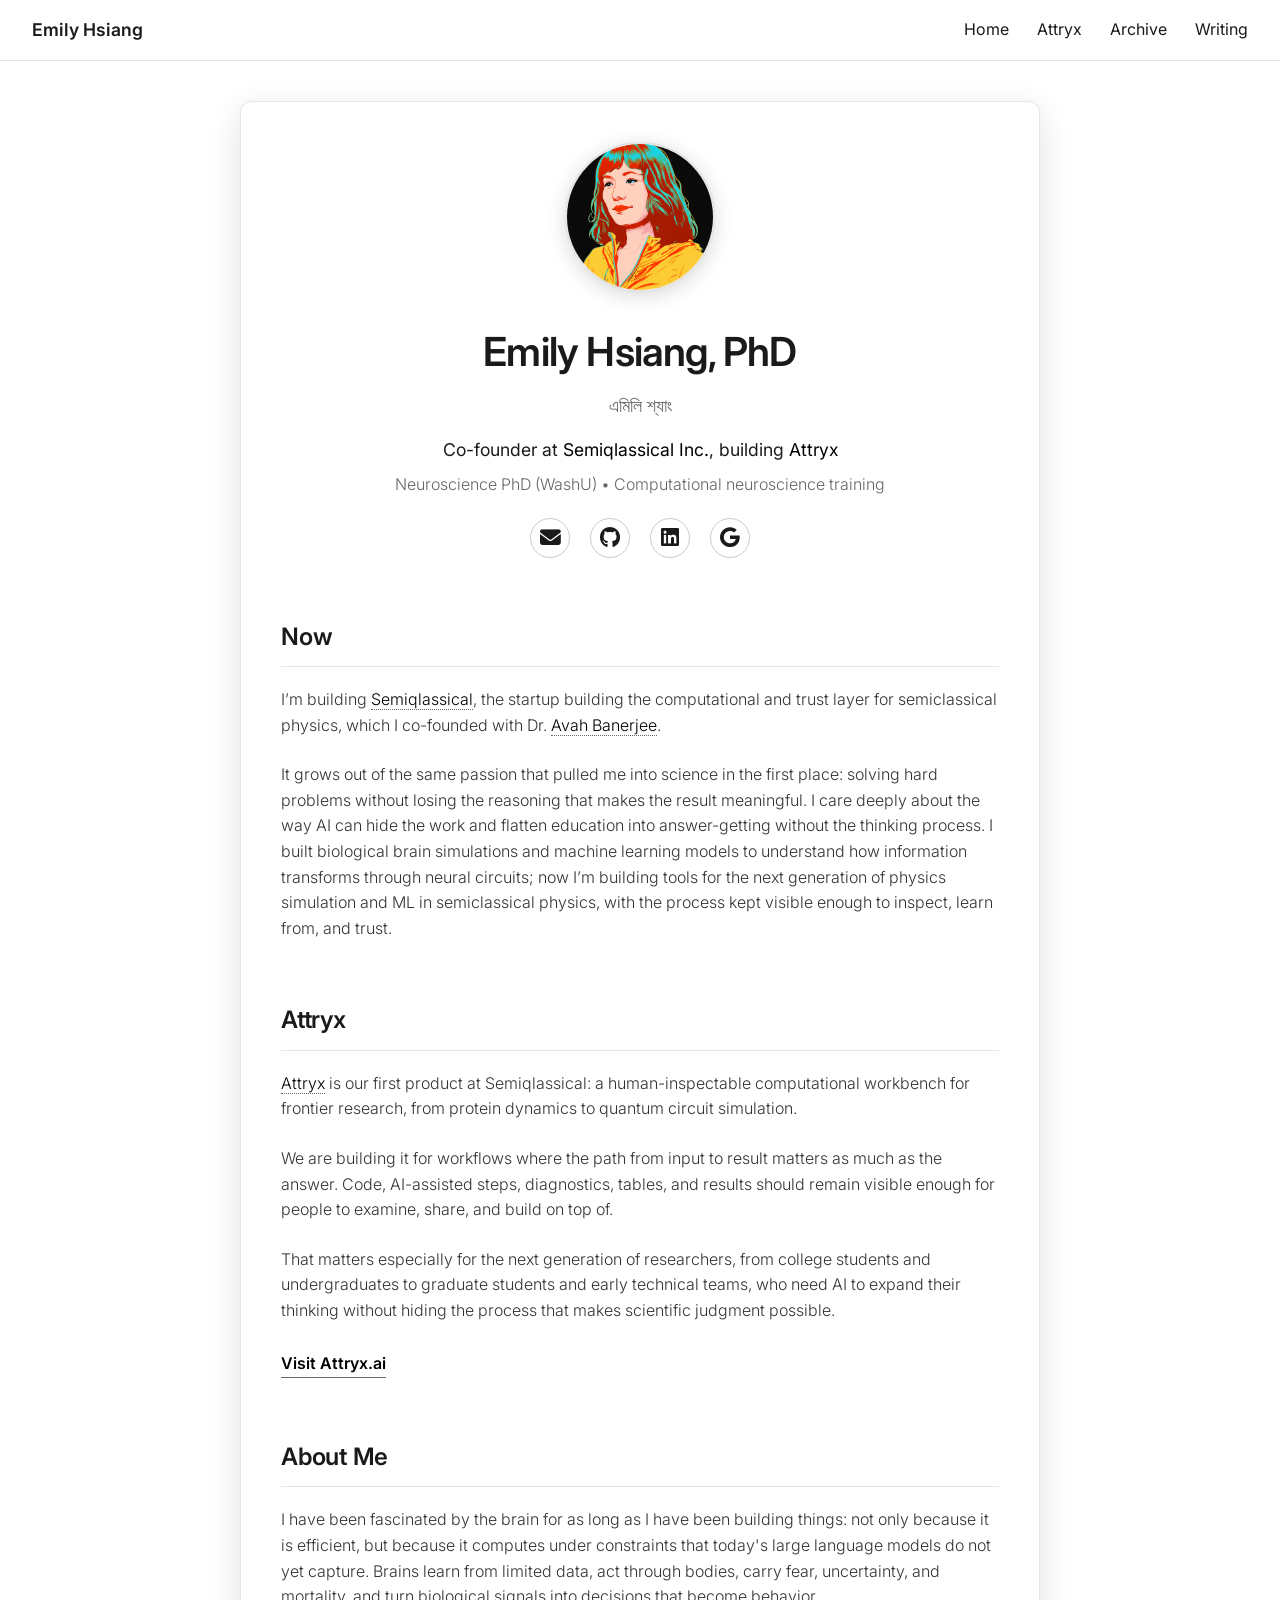
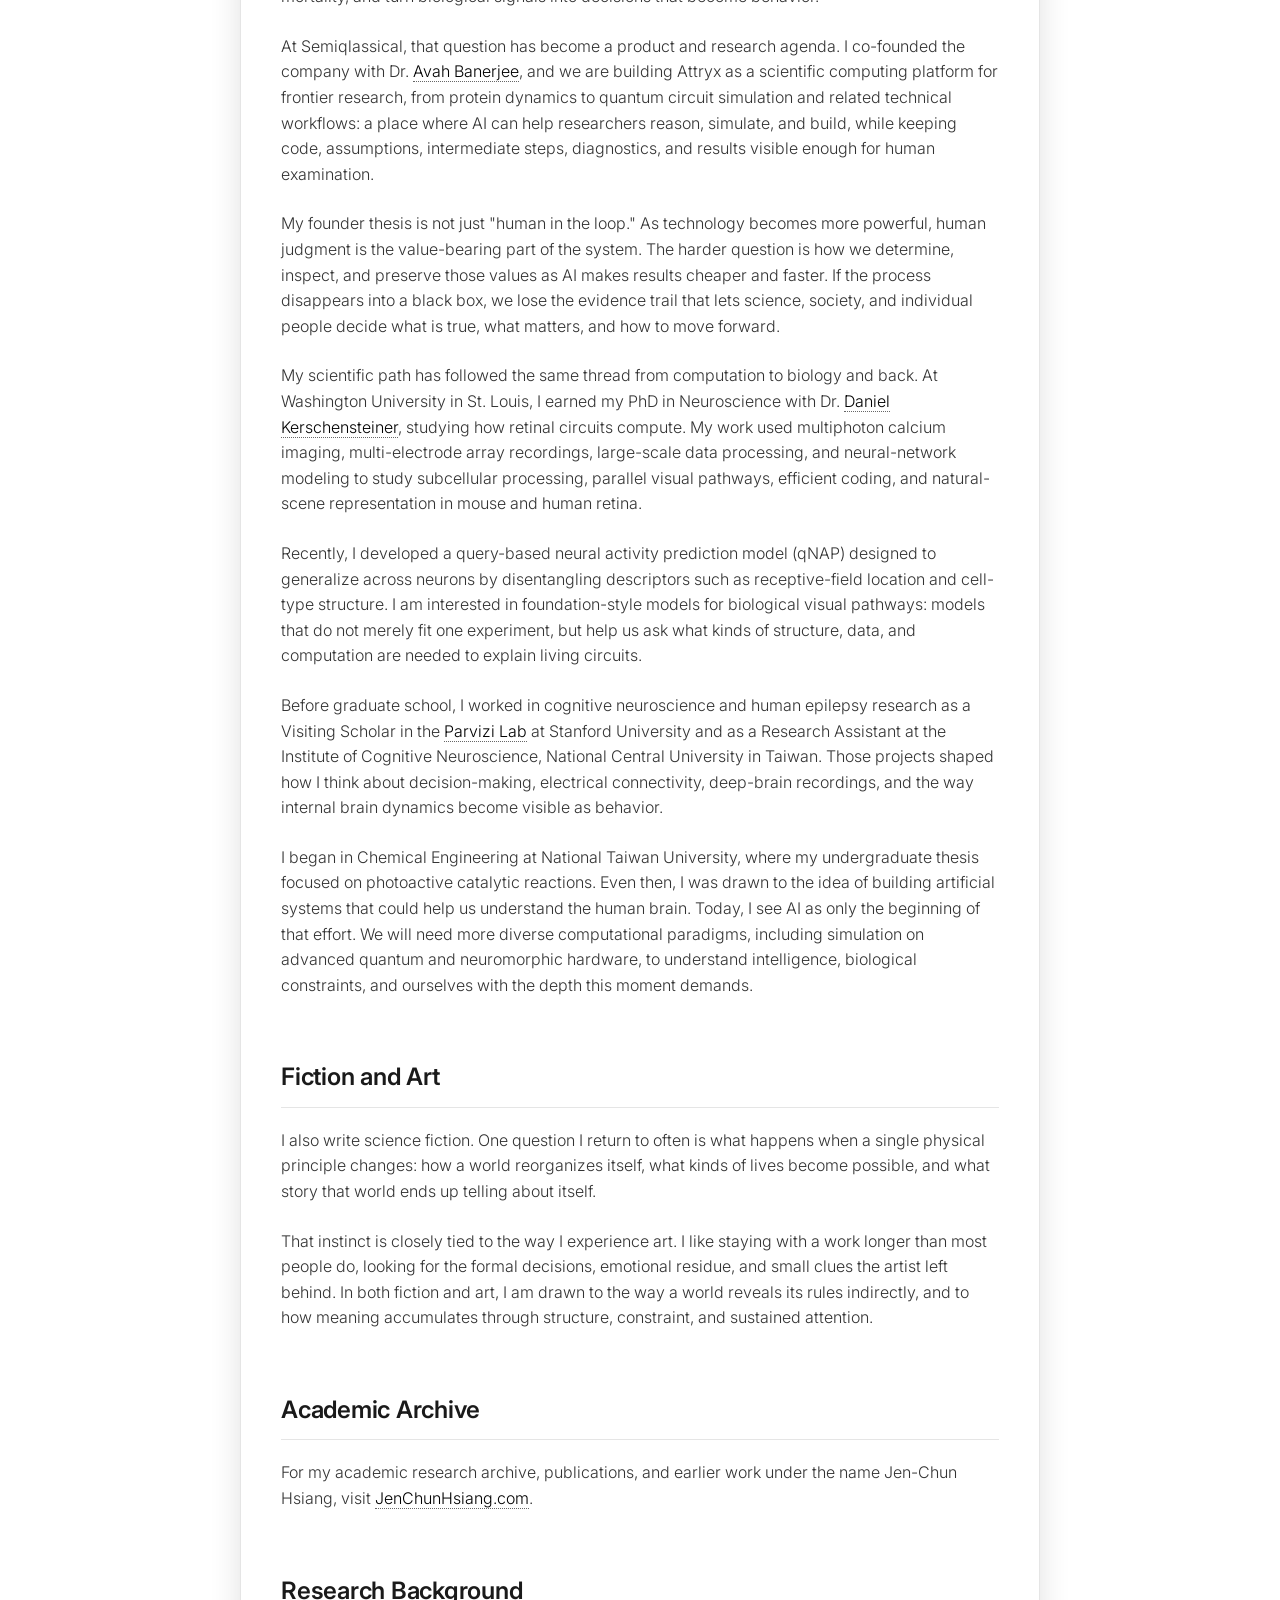
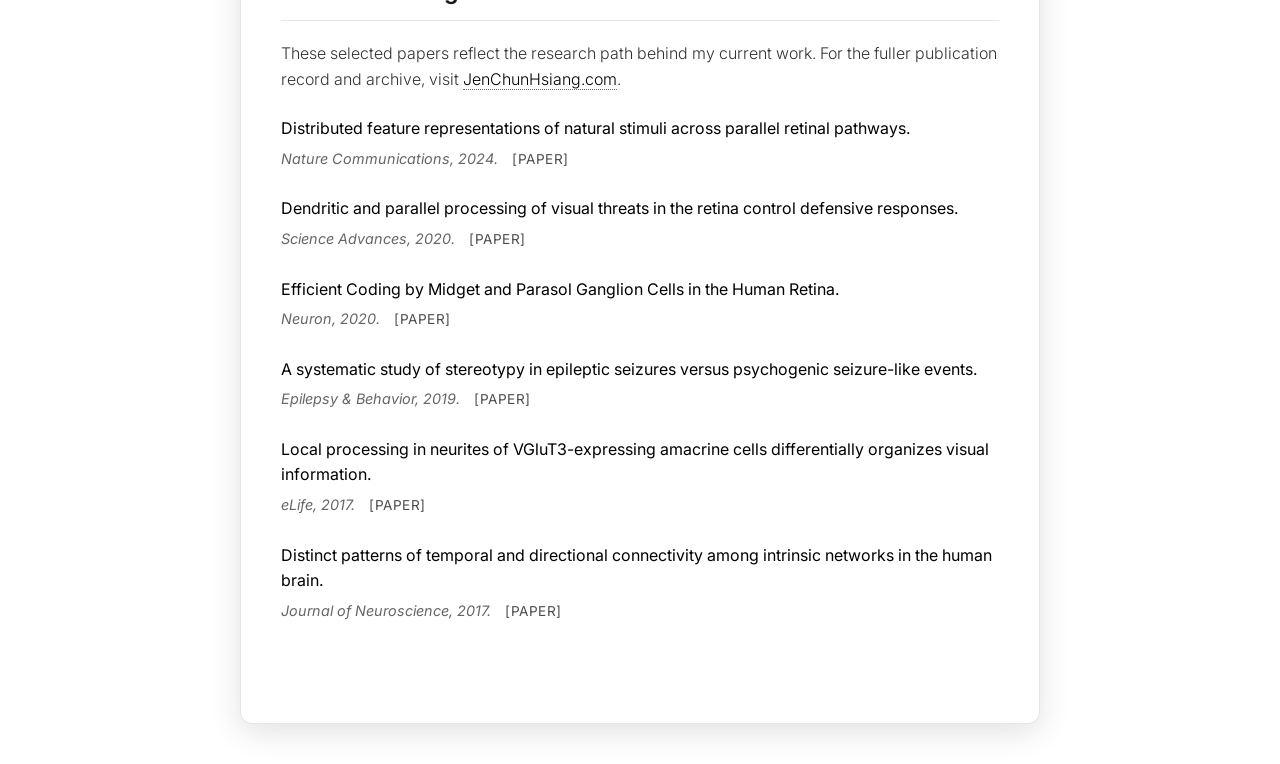
==== index.html @ 11b7af2d "Enhance website SEO and structure: update metadata, add internal planning notes, improve blog and in" ====
<!DOCTYPE html>
<html lang="en">
<head>
    <meta charset="UTF-8">
    <meta name="viewport" content="width=device-width, initial-scale=1.0">
    <title>Emily Hsiang, PhD</title>
    <meta name="author" content="Emily Hsiang">
    <meta name="description" content="Emily Hsiang is a neuroscience PhD and co-founder of Semiqlassical, building Attryx for human-inspectable frontier research workflows, from protein dynamics to quantum circuit simulation.">
    <meta name="robots" content="index,follow,max-image-preview:large">
    <meta name="theme-color" content="#ffffff">
    <link rel="canonical" href="https://emilyhsiang.com/">
    <meta property="og:type" content="website">
    <meta property="og:locale" content="en_US">
    <meta property="og:site_name" content="Emily Hsiang">
    <meta property="og:title" content="Emily Hsiang, PhD">
    <meta property="og:description" content="Neuroscience PhD and co-founder of Semiqlassical, building Attryx for human-inspectable frontier research workflows, from protein dynamics to quantum circuit simulation.">
    <meta property="og:url" content="https://emilyhsiang.com/">
    <meta property="og:image" content="https://emilyhsiang.com/assets/images/eh-cropped.png">
    <meta property="og:image:width" content="904">
    <meta property="og:image:height" content="1024">
    <meta property="og:image:alt" content="Portrait of Emily Hsiang">
    <meta name="twitter:card" content="summary">
    <meta name="twitter:title" content="Emily Hsiang, PhD">
    <meta name="twitter:description" content="Neuroscience PhD and co-founder of Semiqlassical, building Attryx for human-inspectable frontier research workflows, from protein dynamics to quantum circuit simulation.">
    <meta name="twitter:image" content="https://emilyhsiang.com/assets/images/eh-cropped.png">
    <meta name="twitter:image:alt" content="Portrait of Emily Hsiang">
    <link rel="icon" type="image/png" href="assets/images/eh-cropped.png">
    <link rel="stylesheet" href="style.css">
    <link rel="preconnect" href="https://fonts.googleapis.com">
    <link rel="preconnect" href="https://fonts.gstatic.com" crossorigin>
    <link href="https://fonts.googleapis.com/css2?family=Inter:wght@300;400;600&display=swap" rel="stylesheet">
    <link rel="stylesheet" href="https://cdnjs.cloudflare.com/ajax/libs/font-awesome/6.4.0/css/all.min.css">
    <script type="application/ld+json">
    {
        "@context": "https://schema.org",
        "@graph": [
            {
                "@type": "WebSite",
                "@id": "https://emilyhsiang.com/#website",
                "url": "https://emilyhsiang.com/",
                "name": "Emily Hsiang",
                "description": "Emily Hsiang is a neuroscience PhD and co-founder of Semiqlassical, building Attryx for human-inspectable frontier research workflows, from protein dynamics to quantum circuit simulation.",
                "publisher": {
                    "@id": "https://emilyhsiang.com/#person"
                },
                "inLanguage": "en-US"
            },
            {
                "@type": "ProfilePage",
                "@id": "https://emilyhsiang.com/#page",
                "url": "https://emilyhsiang.com/",
                "name": "Emily Hsiang, PhD",
                "description": "Neuroscience PhD and co-founder of Semiqlassical, building Attryx for human-inspectable frontier research workflows, from protein dynamics to quantum circuit simulation.",
                "isPartOf": {
                    "@id": "https://emilyhsiang.com/#website"
                },
                "about": {
                    "@id": "https://emilyhsiang.com/#person"
                },
                "primaryImageOfPage": {
                    "@type": "ImageObject",
                    "url": "https://emilyhsiang.com/assets/images/eh-cropped.png",
                    "width": 904,
                    "height": 1024
                },
                "inLanguage": "en-US"
            },
            {
                "@type": "Person",
                "@id": "https://emilyhsiang.com/#person",
                "name": "Emily Hsiang",
                "alternateName": "Jen-Chun Hsiang",
                "honorificSuffix": "PhD",
                "description": "Neuroscience PhD and co-founder of Semiqlassical, building Attryx for human-inspectable frontier research workflows, from protein dynamics to quantum circuit simulation.",
                "url": "https://emilyhsiang.com/",
                "mainEntityOfPage": {
                    "@id": "https://emilyhsiang.com/#page"
                },
                "image": "https://emilyhsiang.com/assets/images/eh-cropped.png",
                "email": "mailto:hsiang@semiqlassical.tech",
                "jobTitle": "Co-founder",
                "worksFor": {
                    "@type": "Organization",
                    "name": "Semiqlassical Inc.",
                    "url": "https://semiqlassical.tech/"
                },
                "alumniOf": [
                    {
                        "@type": "CollegeOrUniversity",
                        "name": "Washington University in St. Louis"
                    },
                    {
                        "@type": "CollegeOrUniversity",
                        "name": "National Taiwan University"
                    }
                ],
                "sameAs": [
                    "https://jenchunhsiang.com/",
                    "https://github.com/Jen-Chun-Hsiang",
                    "https://linkedin.com/in/emily-hsiang-phd-4795571b",
                    "https://scholar.google.com/citations?user=z46FTv4AAAAJ&hl=en",
                    "https://semiqlassical.tech/",
                    "https://attryx.ai/"
                ],
                "knowsAbout": [
                    "Computational neuroscience",
                    "Chemical engineering",
                    "Machine learning",
                    "AI systems",
                    "Data modeling",
                    "Scientific workflows",
                    "Human-inspectable computation"
                ]
            }
        ]
    }
    </script>
</head>
<body>
    <canvas id="matrix-bg"></canvas>

    <nav class="navbar">
        <a href="index.html" class="nav-brand">Emily Hsiang</a>
        <div class="nav-links">
            <a href="index.html">Home</a>
            <a href="#attryx">Attryx</a>
            <a href="#archive">Archive</a>
            <a href="blog.html">Writing</a>
        </div>
    </nav>

    <div class="container">
        <header>
            <div class="profile-section">
                <img src="assets/images/eh-cropped.png" alt="Emily Hsiang" class="profile-img">
                <h1>Emily Hsiang, PhD</h1>
                <p class="name-bengali">এমিলি শ্যাং</p>
                <p class="subtitle">Co-founder at <a href="https://semiqlassical.tech/" target="_blank" rel="noopener noreferrer">Semiqlassical Inc.</a>, building <a href="https://attryx.ai/" target="_blank" rel="noopener noreferrer">Attryx</a></p>
                <p class="identity">Neuroscience PhD (WashU) • Computational neuroscience training</p>
                <div class="social-links">
                    <a href="mailto:hsiang@semiqlassical.tech" title="Email" aria-label="Email Emily Hsiang"><i class="fas fa-envelope"></i></a>
                    <a href="https://github.com/Jen-Chun-Hsiang" target="_blank" rel="me noopener noreferrer" title="GitHub" aria-label="Emily Hsiang on GitHub"><i class="fab fa-github"></i></a>
                    <a href="https://linkedin.com/in/emily-hsiang-phd-4795571b" target="_blank" rel="me noopener noreferrer" title="LinkedIn" aria-label="Emily Hsiang on LinkedIn"><i class="fab fa-linkedin"></i></a>
                    <a href="https://scholar.google.com/citations?user=z46FTv4AAAAJ&hl=en" target="_blank" rel="me noopener noreferrer" title="Google Research" aria-label="Emily Hsiang on Google Scholar"><i class="fab fa-google"></i></a>
                </div>
            </div>
        </header>

        <main>
            <section id="now">
                <h2>Now</h2>
                <p>
                    I’m building <a href="https://semiqlassical.tech/" target="_blank" rel="noopener noreferrer">Semiqlassical</a>, the startup building the computational and trust layer for semiclassical physics, which I co-founded with Dr. <a href="https://avahbanerjee.com" target="_blank" rel="noopener noreferrer">Avah Banerjee</a>.
                </p>
                <p>
                    It grows out of the same passion that pulled me into science in the first place: solving hard problems without losing the reasoning that makes the result meaningful. I care deeply about the way AI can hide the work and flatten education into answer-getting without the thinking process. I built biological brain simulations and machine learning models to understand how information transforms through neural circuits; now I’m building tools for the next generation of physics simulation and ML in semiclassical physics, with the process kept visible enough to inspect, learn from, and trust.
                </p>
            </section>

            <section id="attryx">
                <h2>Attryx</h2>
                <p>
                    <a href="https://attryx.ai/" target="_blank" rel="noopener noreferrer">Attryx</a> is our first product at Semiqlassical: a human-inspectable computational workbench for frontier research, from protein dynamics to quantum circuit simulation.
                </p>
                <p>
                    We are building it for workflows where the path from input to result matters as much as the answer. Code, AI-assisted steps, diagnostics, tables, and results should remain visible enough for people to examine, share, and build on top of.
                </p>
                <p>
                    That matters especially for the next generation of researchers, from college students and undergraduates to graduate students and early technical teams, who need AI to expand their thinking without hiding the process that makes scientific judgment possible.
                </p>
                <a class="section-link" href="https://attryx.ai/" target="_blank" rel="noopener noreferrer">Visit Attryx.ai</a>
            </section>

            <section id="about">
                <h2>About Me</h2>
                <p>
                    I have been fascinated by the brain for as long as I have been building things: not only because it is efficient, but because it computes under constraints that today's large language models do not yet capture. Brains learn from limited data, act through bodies, carry fear, uncertainty, and mortality, and turn biological signals into decisions that become behavior.
                </p>
                <p>
                    At Semiqlassical, that question has become a product and research agenda. I co-founded the company with Dr. <a href="https://avahbanerjee.com" target="_blank" rel="noopener noreferrer">Avah Banerjee</a>, and we are building Attryx as a scientific computing platform for frontier research, from protein dynamics to quantum circuit simulation and related technical workflows: a place where AI can help researchers reason, simulate, and build, while keeping code, assumptions, intermediate steps, diagnostics, and results visible enough for human examination.
                </p>
                <p>
                    My founder thesis is not just "human in the loop." As technology becomes more powerful, human judgment is the value-bearing part of the system. The harder question is how we determine, inspect, and preserve those values as AI makes results cheaper and faster. If the process disappears into a black box, we lose the evidence trail that lets science, society, and individual people decide what is true, what matters, and how to move forward.
                </p>
                <p>
                    My scientific path has followed the same thread from computation to biology and back. At Washington University in St. Louis, I earned my PhD in Neuroscience with Dr. <a href="https://kerschensteinerlab.wustl.edu/" target="_blank" rel="noopener noreferrer">Daniel Kerschensteiner</a>, studying how retinal circuits compute. My work used multiphoton calcium imaging, multi-electrode array recordings, large-scale data processing, and neural-network modeling to study subcellular processing, parallel visual pathways, efficient coding, and natural-scene representation in mouse and human retina.
                </p>
                <p>
                    Recently, I developed a query-based neural activity prediction model (qNAP) designed to generalize across neurons by disentangling descriptors such as receptive-field location and cell-type structure. I am interested in foundation-style models for biological visual pathways: models that do not merely fit one experiment, but help us ask what kinds of structure, data, and computation are needed to explain living circuits.
                </p>
                <p>
                    Before graduate school, I worked in cognitive neuroscience and human epilepsy research as a Visiting Scholar in the <a href="https://med.stanford.edu/parvizi-lab.html" target="_blank" rel="noopener noreferrer">Parvizi Lab</a> at Stanford University and as a Research Assistant at the Institute of Cognitive Neuroscience, National Central University in Taiwan. Those projects shaped how I think about decision-making, electrical connectivity, deep-brain recordings, and the way internal brain dynamics become visible as behavior.
                </p>
                <p>
                    I began in Chemical Engineering at National Taiwan University, where my undergraduate thesis focused on photoactive catalytic reactions. Even then, I was drawn to the idea of building artificial systems that could help us understand the human brain. Today, I see AI as only the beginning of that effort. We will need more diverse computational paradigms, including simulation on advanced quantum and neuromorphic hardware, to understand intelligence, biological constraints, and ourselves with the depth this moment demands.
                </p>
            </section>

            <section id="fiction-art">
                <h2>Fiction and Art</h2>
                <p>
                    I also write science fiction. One question I return to often is what happens when a single physical principle changes: how a world reorganizes itself, what kinds of lives become possible, and what story that world ends up telling about itself.
                </p>
                <p>
                    That instinct is closely tied to the way I experience art. I like staying with a work longer than most people do, looking for the formal decisions, emotional residue, and small clues the artist left behind. In both fiction and art, I am drawn to the way a world reveals its rules indirectly, and to how meaning accumulates through structure, constraint, and sustained attention.
                </p>
            </section>

            <section id="archive">
                <h2>Academic Archive</h2>
                <p>
                    For my academic research archive, publications, and earlier work under the name Jen-Chun Hsiang, visit <a href="https://jenchunhsiang.com/" target="_blank" rel="me noopener noreferrer">JenChunHsiang.com</a>.
                </p>
            </section>

            <section id="publications">
                <h2>Research Background</h2>
                <p>
                    These selected papers reflect the research path behind my current work. For the fuller publication record and archive, visit <a href="https://jenchunhsiang.com/" target="_blank" rel="me noopener noreferrer">JenChunHsiang.com</a>.
                </p>
                <ul class="publication-list">
                    <li>
                        <span class="pub-title">Distributed feature representations of natural stimuli across parallel retinal pathways.</span>
                        <span class="pub-info">Nature Communications, 2024.</span>
                        <a href="https://www.nature.com/articles/s41467-024-46348-y" class="pub-link" target="_blank" rel="noopener noreferrer">[Paper]</a>
                    </li>
                    <li>
                        <span class="pub-title">Dendritic and parallel processing of visual threats in the retina control defensive responses.</span>
                        <span class="pub-info">Science Advances, 2020.</span>
                        <a href="https://advances.sciencemag.org/content/6/47/eabc9920.abstract" class="pub-link" target="_blank" rel="noopener noreferrer">[Paper]</a>
                    </li>
                    <li>
                        <span class="pub-title">Efficient Coding by Midget and Parasol Ganglion Cells in the Human Retina.</span>
                        <span class="pub-info">Neuron, 2020.</span>
                        <a href="https://www.sciencedirect.com/science/article/pii/S0896627320303998" class="pub-link" target="_blank" rel="noopener noreferrer">[Paper]</a>
                    </li>
                    <li>
                        <span class="pub-title">A systematic study of stereotypy in epileptic seizures versus psychogenic seizure-like events.</span>
                        <span class="pub-info">Epilepsy & Behavior, 2019.</span>
                        <a href="https://www.sciencedirect.com/science/article/pii/S1525505018308369" class="pub-link" target="_blank" rel="noopener noreferrer">[Paper]</a>
                    </li>
                    <li>
                        <span class="pub-title">Local processing in neurites of VGluT3-expressing amacrine cells differentially organizes visual information.</span>
                        <span class="pub-info">eLife, 2017.</span>
                        <a href="https://elifesciences.org/articles/31307" class="pub-link" target="_blank" rel="noopener noreferrer">[Paper]</a>
                    </li>
                    <li>
                        <span class="pub-title">Distinct patterns of temporal and directional connectivity among intrinsic networks in the human brain.</span>
                        <span class="pub-info">Journal of Neuroscience, 2017.</span>
                        <a href="https://www.jneurosci.org/content/37/40/9667.full" class="pub-link" target="_blank" rel="noopener noreferrer">[Paper]</a>
                    </li>
                </ul>
            </section>
        </main>
    </div>

    <script src="script.js"></script>
</body>
</html>
---- style.css ----
:root {
    --bg-color: #ffffff;
    --text-color: #1a1a1a;
    --accent-color: #666666;
    --link-color: #000000;
    --container-bg: rgba(255, 255, 255, 0.75);
    --border-color: rgba(0, 0, 0, 0.1);
    --font-main: 'Inter', -apple-system, BlinkMacSystemFont, "Segoe UI", Roboto, Helvetica, Arial, sans-serif;
}

* {
    margin: 0;
    padding: 0;
    box-sizing: border-box;
}

body {
    font-family: var(--font-main);
    background-color: var(--bg-color);
    color: var(--text-color);
    line-height: 1.6;
    overflow-x: hidden;
}

#matrix-bg {
    position: fixed;
    top: 0;
    left: 0;
    width: 100%;
    height: 100%;
    z-index: -1;
    opacity: 0.6; /* Subtle effect */
}

/* Top navigation bar */
.navbar {
    position: sticky;
    top: 0;
    z-index: 10;
    display: flex;
    align-items: center;
    justify-content: space-between;
    padding: 16px 32px;
    background: rgba(255, 255, 255, 0.8);
    backdrop-filter: blur(10px);
    -webkit-backdrop-filter: blur(10px);
    border-bottom: 1px solid var(--border-color);
}

.navbar .nav-brand {
    font-weight: 600;
    font-size: 1.1rem;
    color: var(--text-color);
    border-bottom: none;
}

.navbar .nav-brand:hover {
    color: #000000;
}

.nav-links {
    display: flex;
    gap: 28px;
    flex-wrap: wrap;
    justify-content: flex-end;
}

.nav-links a {
    color: var(--text-color);
    font-weight: 400;
    border-bottom: none;
    transition: color 0.2s ease;
}

.nav-links a:hover {
    color: #000000;
    border-bottom: 1px solid var(--accent-color);
}

.container {
    max-width: 800px;
    margin: 40px auto;
    padding: 40px;
    background: var(--container-bg);
    backdrop-filter: blur(10px);
    -webkit-backdrop-filter: blur(10px);
    border-radius: 12px;
    border: 1px solid var(--border-color);
    box-shadow: 0 8px 32px 0 rgba(0, 0, 0, 0.12);
}

header {
    text-align: center;
    margin-bottom: 60px;
}

.profile-img {
    width: 150px;
    height: 150px;
    border-radius: 50%;
    object-fit: cover;
    margin-bottom: 20px;
    border: 2px solid rgba(0, 0, 0, 0.1);
    box-shadow: 0 4px 20px rgba(0,0,0,0.15);
}

h1 {
    font-weight: 600;
    font-size: 2.5rem;
    margin-bottom: 0.5rem;
    letter-spacing: -0.02em;
}

.name-bengali {
    font-size: 1.1rem;
    color: var(--accent-color);
    font-weight: 300;
    margin-bottom: 1rem;
}

.subtitle {
    font-size: 1.1rem;
    color: var(--text-color);
    font-weight: 400;
    margin-bottom: 0.5rem;
}

.subtitle a {
    border-bottom: none;
}

.subtitle a:hover {
    color: #000000;
}

.identity {
    font-size: 1rem;
    color: var(--accent-color);
    font-weight: 300;
    margin-bottom: 0.3rem;
}

.social-links {
    display: flex;
    justify-content: center;
    gap: 20px;
    margin-top: 20px;
}

.social-links a {
    color: var(--text-color);
    text-decoration: none;
    font-size: 1.3rem;
    display: inline-flex;
    align-items: center;
    justify-content: center;
    width: 40px;
    height: 40px;
    border-radius: 50%;
    border: 1px solid rgba(0, 0, 0, 0.2);
    transition: all 0.3s ease;
}

.social-links a:hover {
    border-color: var(--text-color);
    background-color: rgba(0, 0, 0, 0.05);
    color: #000000;
}

section {
    margin-bottom: 60px;
}

h2 {
    font-size: 1.5rem;
    font-weight: 600;
    margin-bottom: 20px;
    padding-bottom: 10px;
    border-bottom: 1px solid var(--border-color);
    letter-spacing: -0.01em;
}

p {
    margin-bottom: 1.5rem;
    font-weight: 300;
    color: #333333;
}

a {
    color: var(--link-color);
    text-decoration: none;
    border-bottom: 1px dotted var(--accent-color);
    transition: color 0.2s ease;
}

a:hover {
    color: #000000;
    border-bottom-style: solid;
}

.section-link {
    display: inline-block;
    margin-top: 0.25rem;
    font-weight: 600;
    border-bottom-style: solid;
}

.publication-list {
    list-style: none;
}

.publication-list li {
    margin-bottom: 25px;
}

.topic-list {
    list-style: none;
}

.topic-list li {
    margin-bottom: 18px;
    padding: 18px 20px;
    background: rgba(255, 255, 255, 0.5);
    border: 1px solid rgba(0, 0, 0, 0.08);
    border-radius: 10px;
}

.topic-title {
    display: block;
    font-weight: 400;
    margin-bottom: 4px;
    color: #000000;
}

.pub-title {
    display: block;
    font-weight: 400;
    margin-bottom: 4px;
    color: #000000;
}

.pub-info {
    font-size: 0.9rem;
    color: var(--accent-color);
    font-style: italic;
    margin-right: 10px;
}

.pub-link {
    font-size: 0.85rem;
    text-transform: uppercase;
    letter-spacing: 0.5px;
    border-bottom: none;
    opacity: 0.7;
}

.pub-link:hover {
    opacity: 1;
}

@media (max-width: 768px) {
    .navbar {
        padding: 14px 20px;
    }

    .nav-links {
        gap: 18px;
    }

    .container {
        margin: 0;
        border-radius: 0;
        padding: 30px 20px;
        min-height: 100vh;
    }

    h1 {
        font-size: 2rem;
    }
}
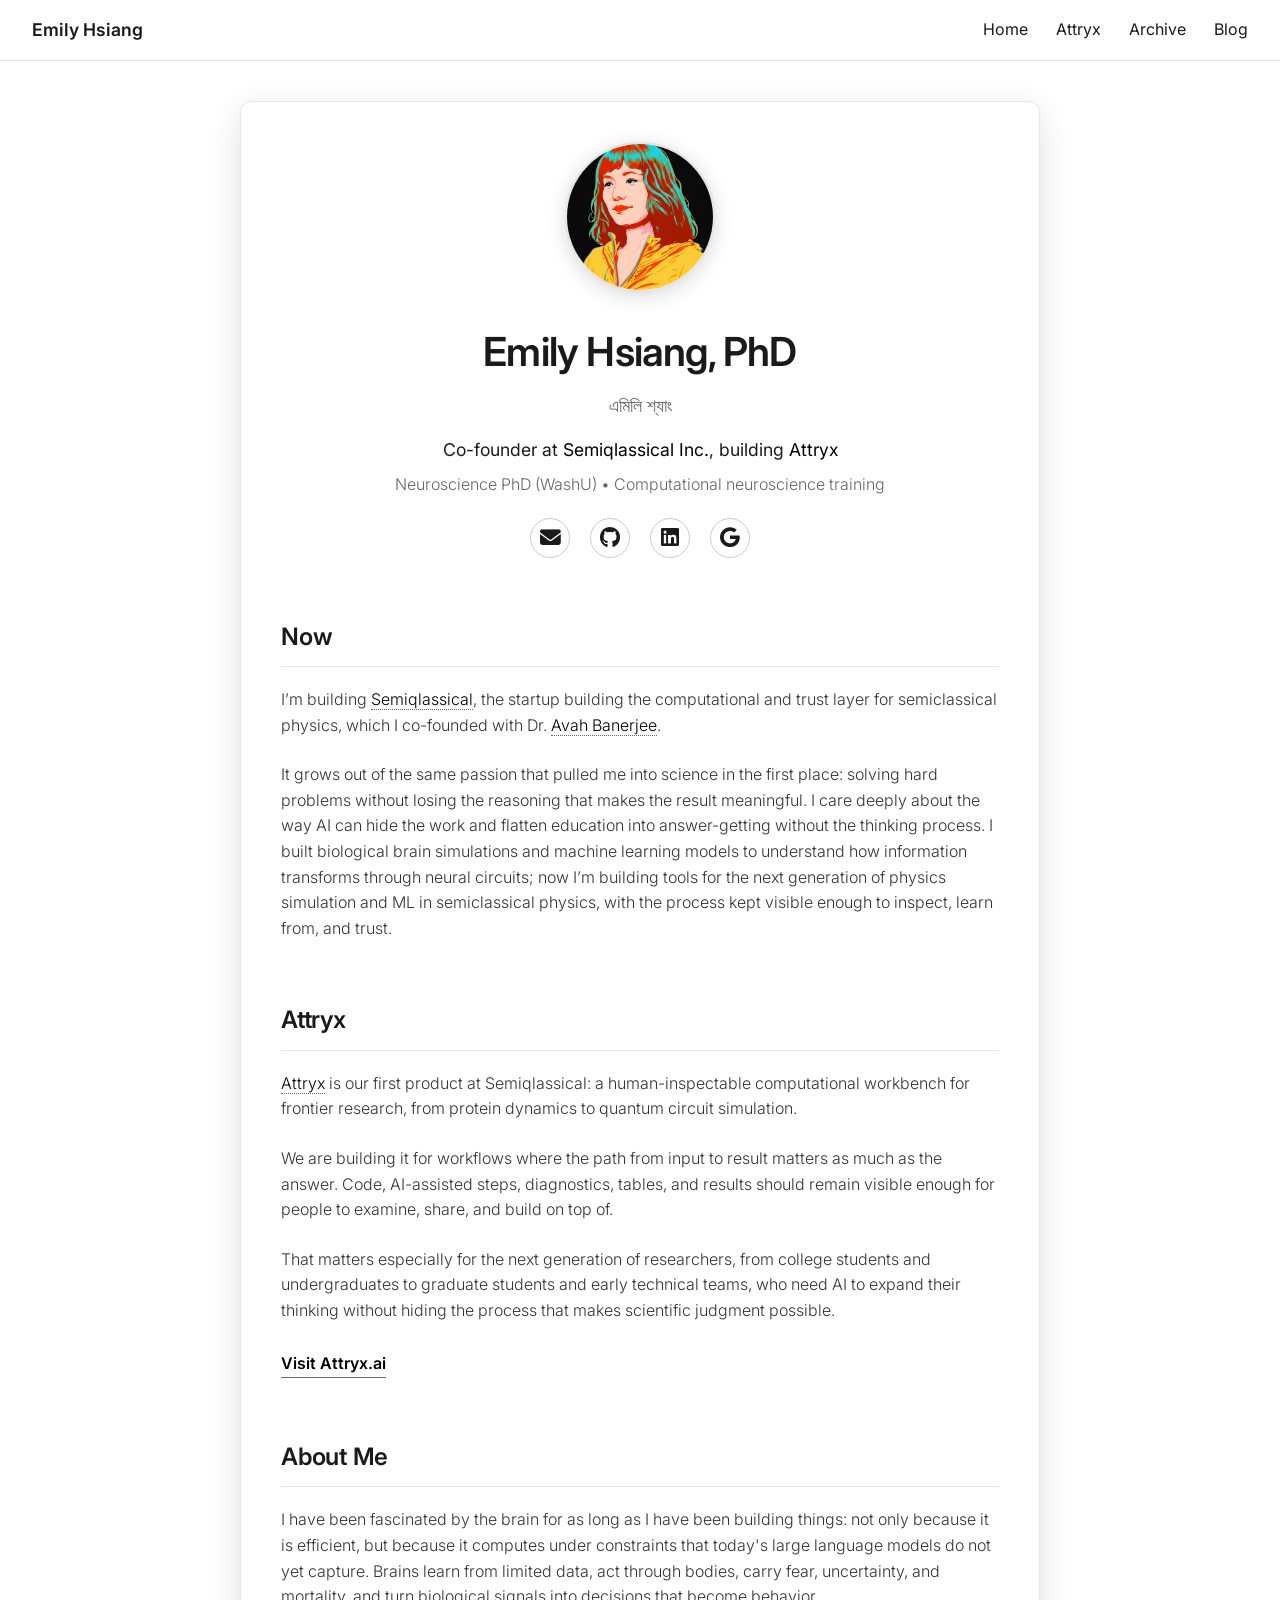
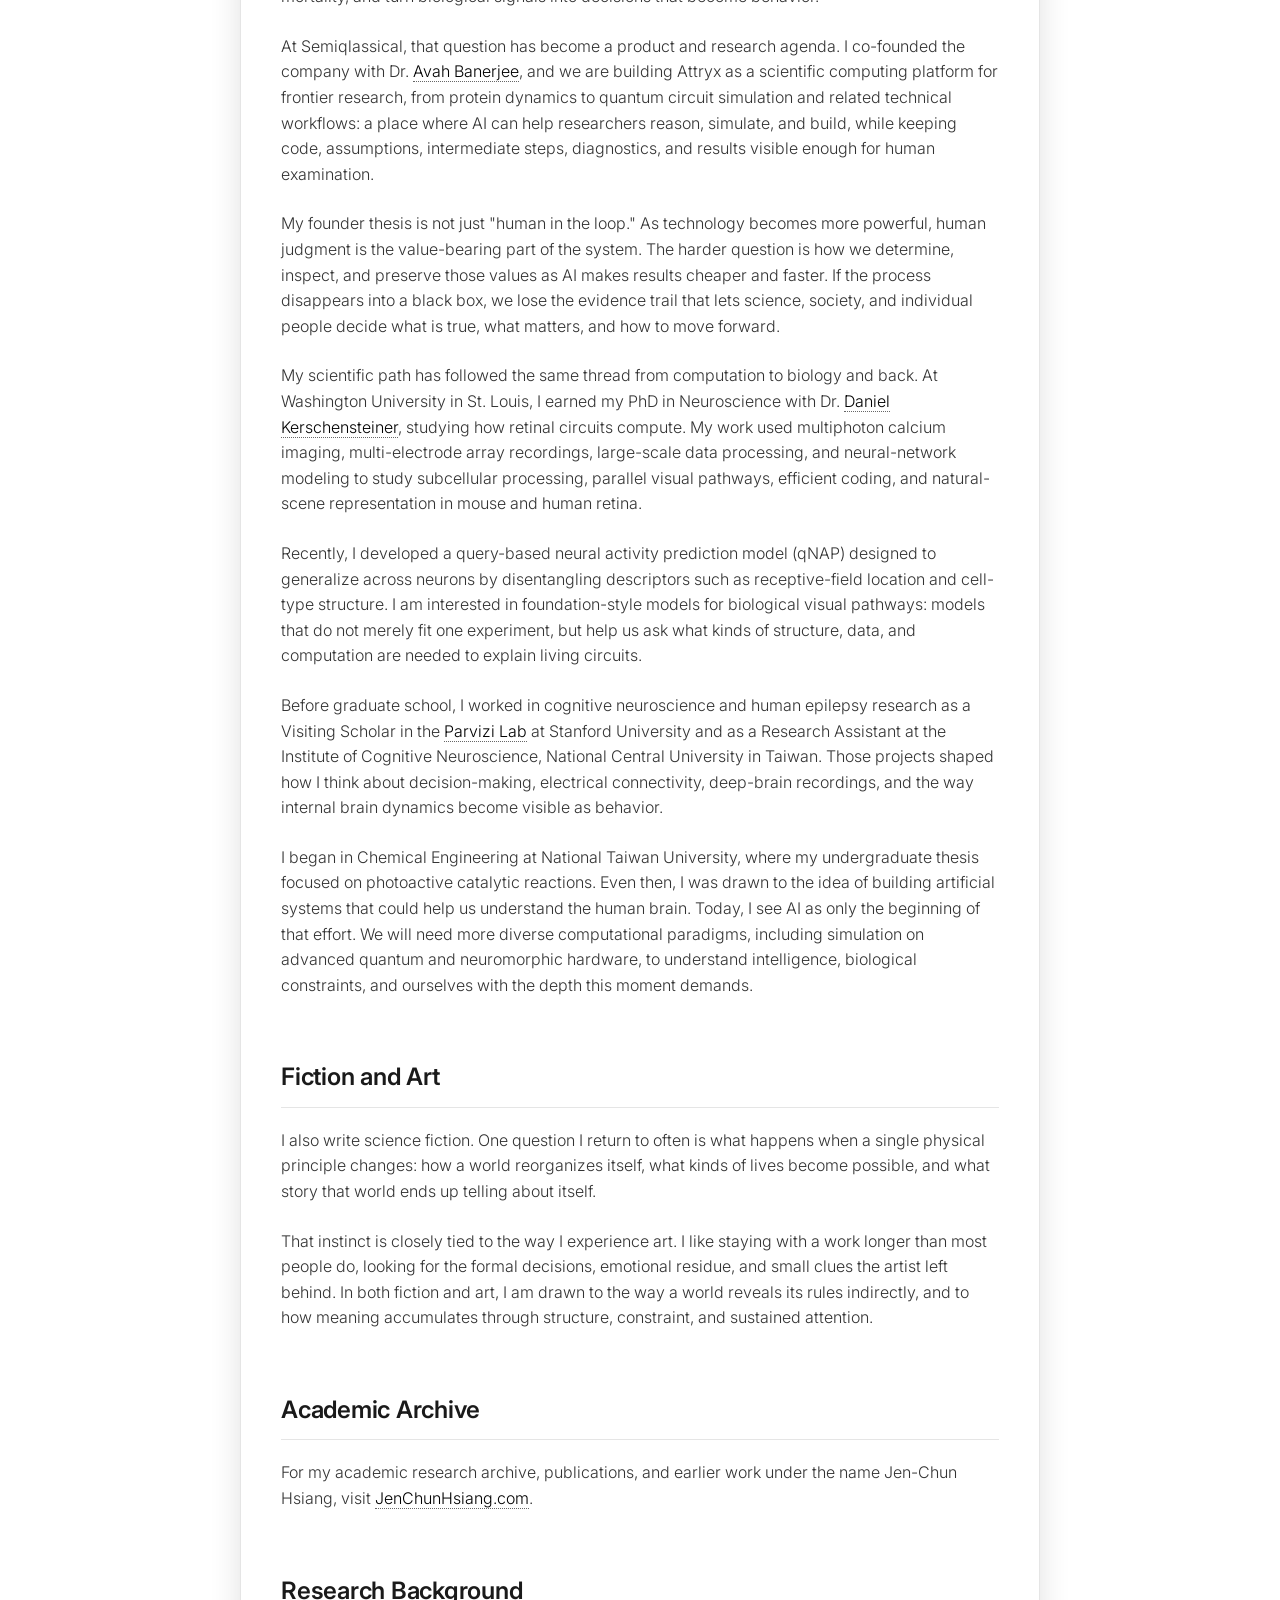
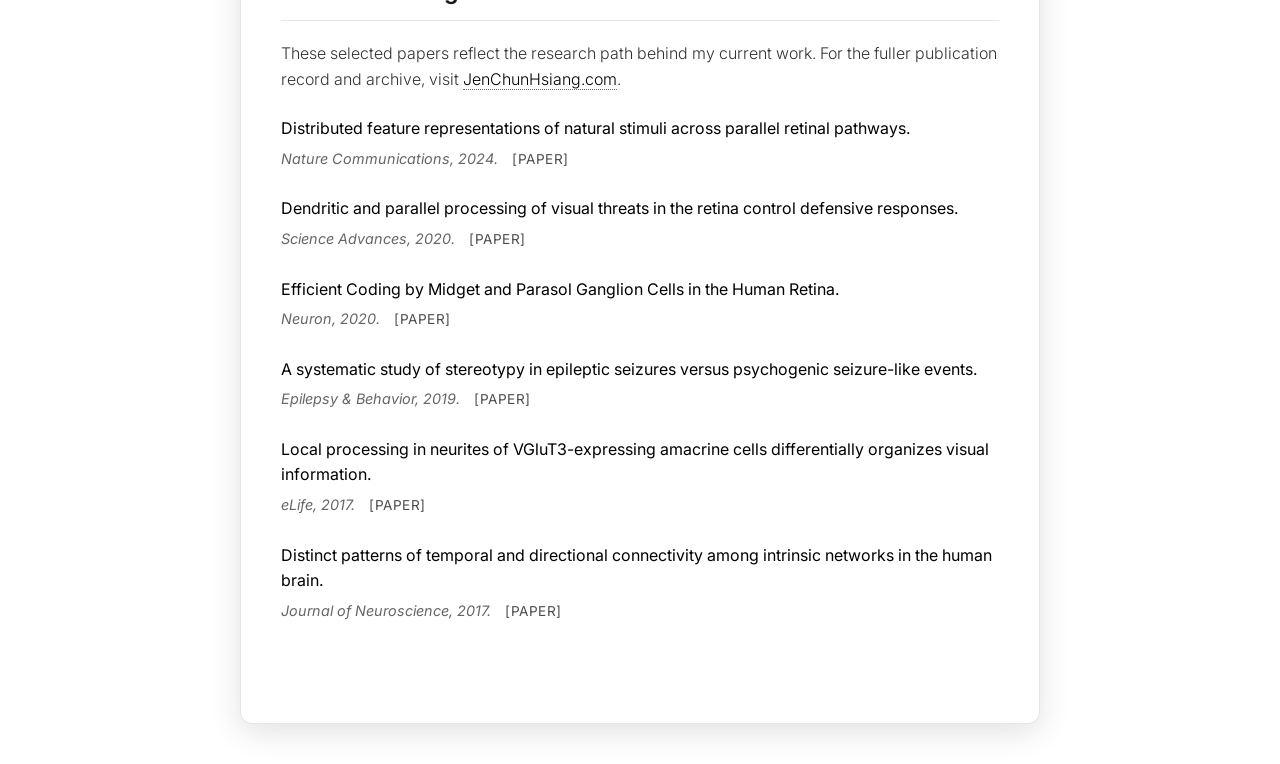
==== commit 7b64e144: "Update blog references and metadata: change "Writing" to "Blog" in navigation and update blog page t" ====
--- a/index.html
+++ b/index.html
@@ -125,7 +125,7 @@
             <a href="index.html">Home</a>
             <a href="#attryx">Attryx</a>
             <a href="#archive">Archive</a>
-            <a href="blog.html">Writing</a>
+            <a href="blog.html">Blog</a>
         </div>
     </nav>
 
--- a/style.css
+++ b/style.css
@@ -213,25 +213,6 @@
     margin-bottom: 25px;
 }
 
-.topic-list {
-    list-style: none;
-}
-
-.topic-list li {
-    margin-bottom: 18px;
-    padding: 18px 20px;
-    background: rgba(255, 255, 255, 0.5);
-    border: 1px solid rgba(0, 0, 0, 0.08);
-    border-radius: 10px;
-}
-
-.topic-title {
-    display: block;
-    font-weight: 400;
-    margin-bottom: 4px;
-    color: #000000;
-}
-
 .pub-title {
     display: block;
     font-weight: 400;
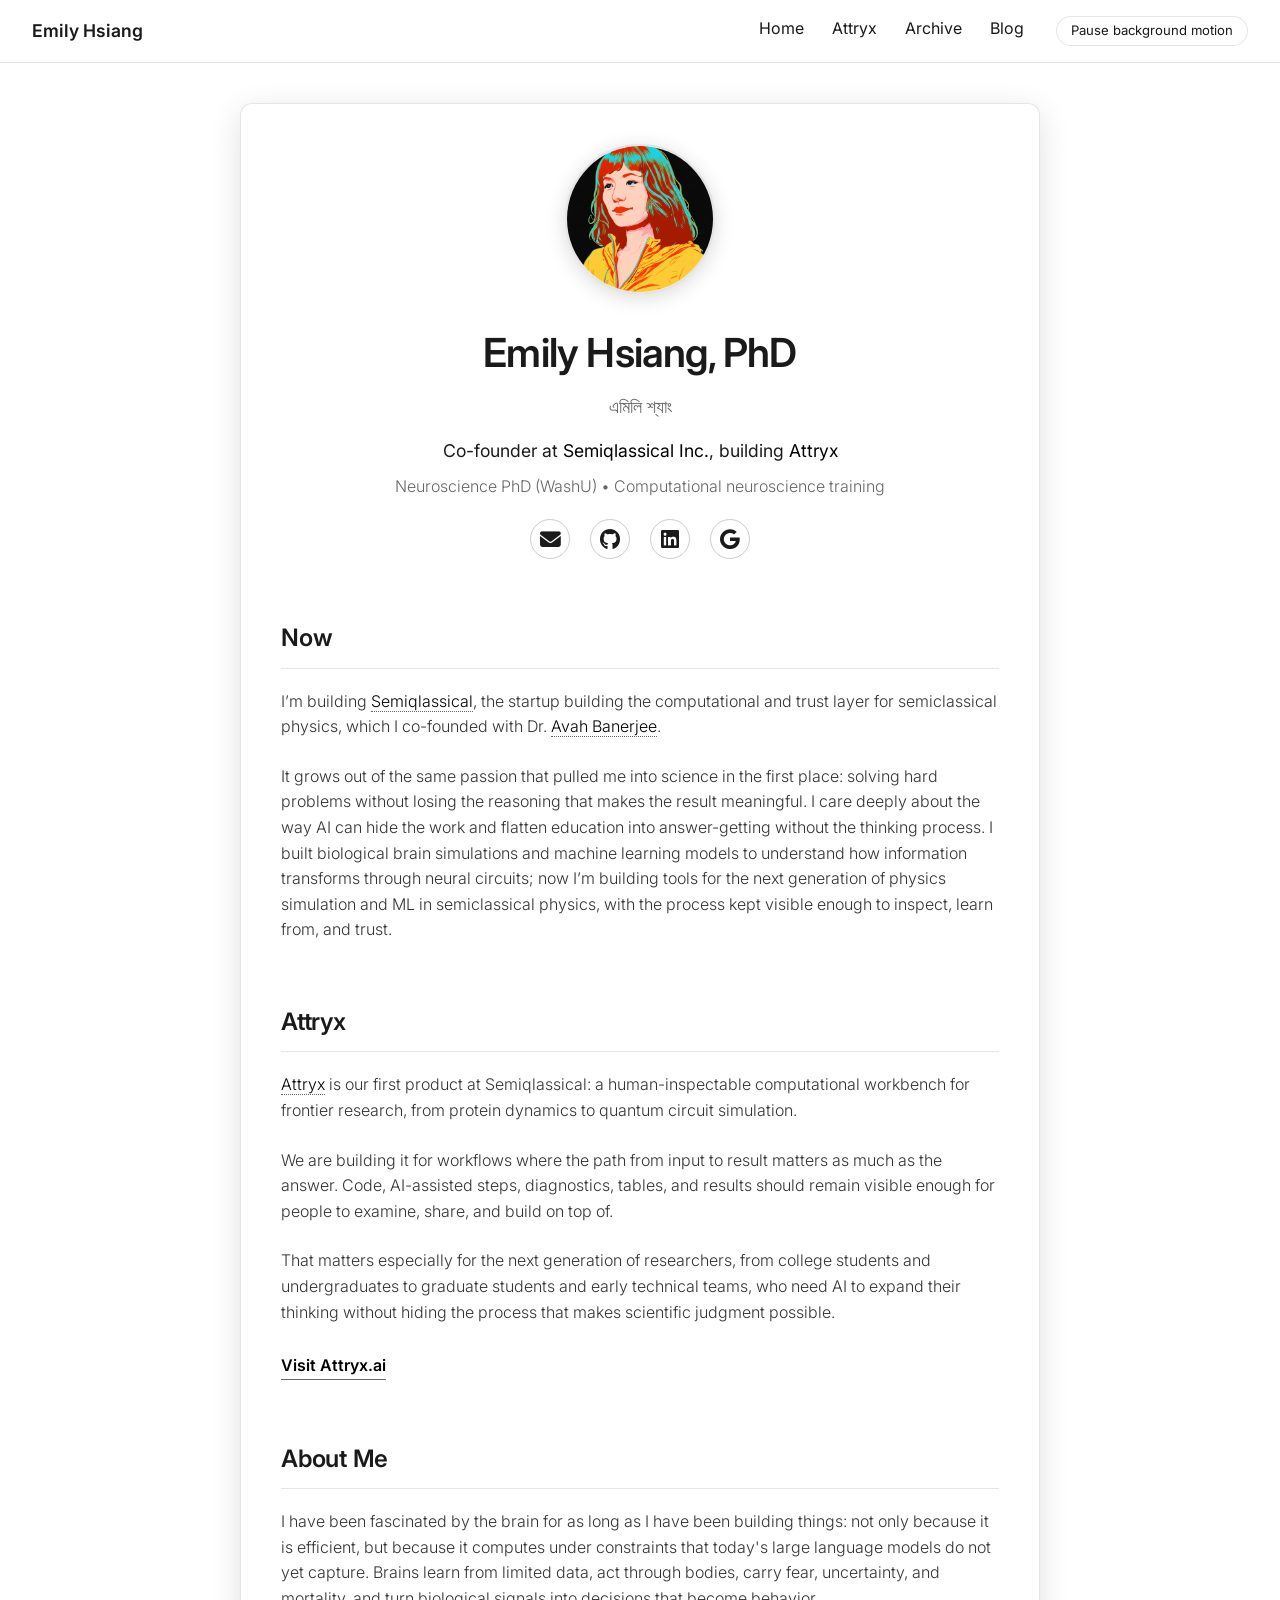
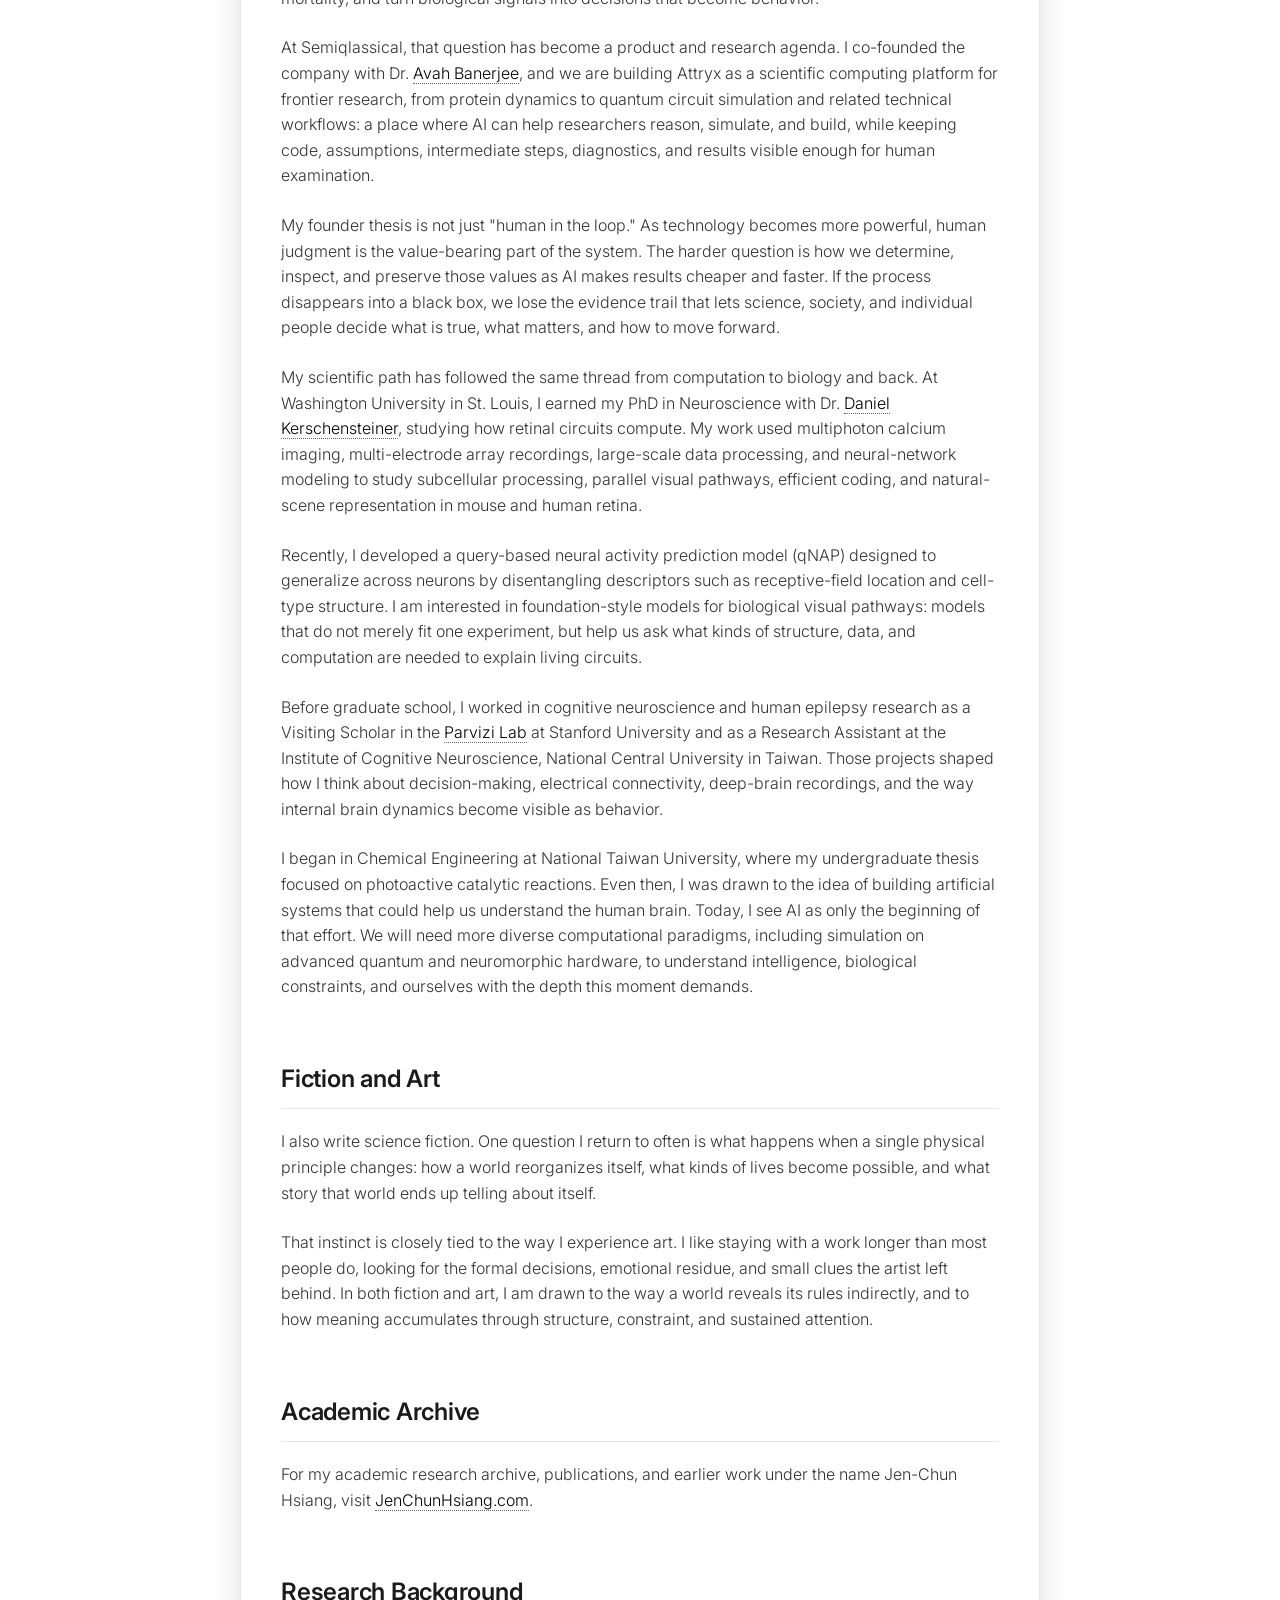
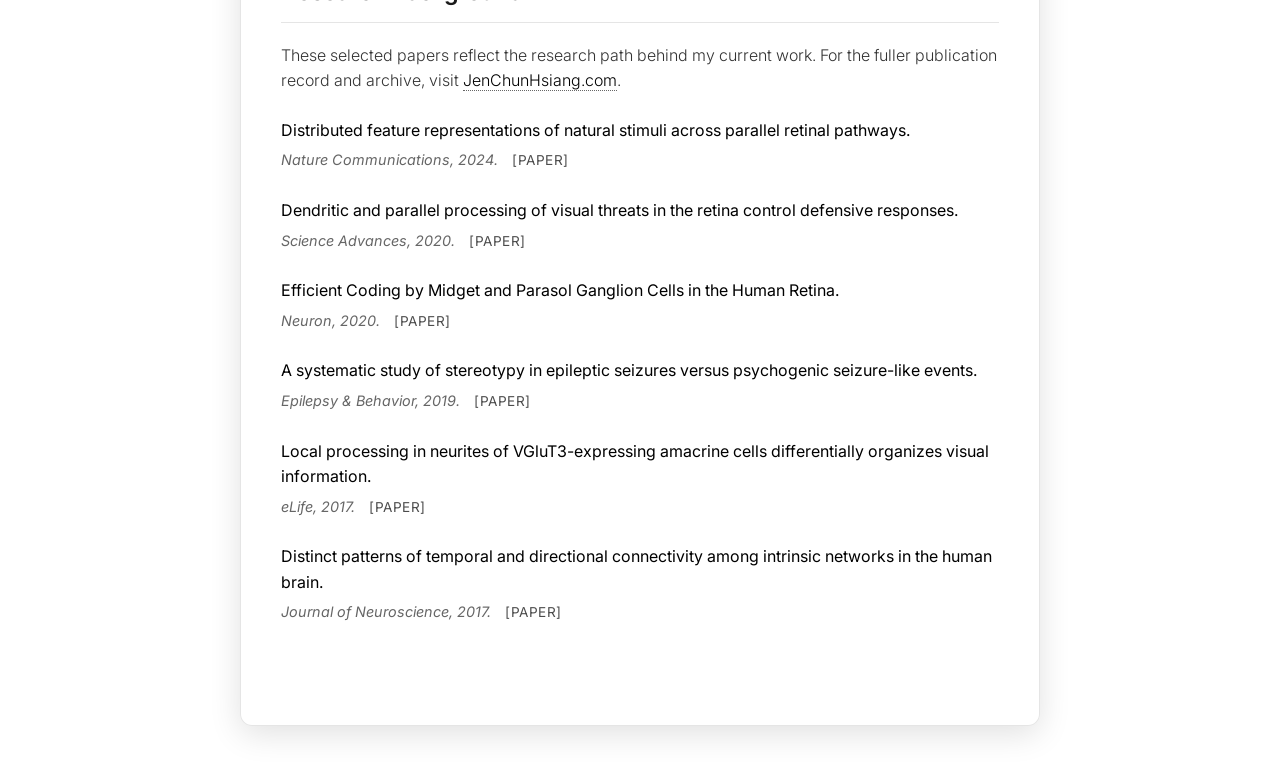
==== commit 2917ac66: "Enhance blog page with initial essay content and motion toggle feature - Updated meta descriptions f" ====
--- a/index.html
+++ b/index.html
@@ -126,6 +126,7 @@
             <a href="#attryx">Attryx</a>
             <a href="#archive">Archive</a>
             <a href="blog.html">Blog</a>
+            <button class="background-motion-toggle" type="button">Pause background motion</button>
         </div>
     </nav>
 
--- a/style.css
+++ b/style.css
@@ -77,6 +77,32 @@
     border-bottom: 1px solid var(--accent-color);
 }
 
+.background-motion-toggle {
+    margin-left: 4px;
+    padding: 6px 14px;
+    border: 1px solid var(--border-color);
+    border-radius: 999px;
+    background: rgba(255, 255, 255, 0.6);
+    color: var(--text-color);
+    font: inherit;
+    font-size: 0.82rem;
+    line-height: 1.2;
+    white-space: nowrap;
+    cursor: pointer;
+    transition: color 0.2s ease, border-color 0.2s ease, background-color 0.2s ease;
+}
+
+.background-motion-toggle:hover {
+    color: #000000;
+    border-color: #111111;
+}
+
+/* Motion off: muted styling signals the background is paused. */
+.background-motion-toggle[data-motion-state="paused"] {
+    background: rgba(0, 0, 0, 0.04);
+    color: var(--accent-color);
+}
+
 .container {
     max-width: 800px;
     margin: 40px auto;
@@ -239,6 +265,365 @@
     opacity: 1;
 }
 
+.blog-index {
+    display: grid;
+    gap: 24px;
+}
+
+.post-card {
+    padding: 28px;
+    border: 1px solid var(--border-color);
+    border-radius: 14px;
+    background: rgba(255, 255, 255, 0.65);
+}
+
+.post-card h2 {
+    margin-bottom: 10px;
+    border-bottom: none;
+    padding-bottom: 0;
+}
+
+.post-meta {
+    color: var(--accent-color);
+    font-size: 0.9rem;
+    margin-bottom: 1rem;
+}
+
+.post-card .section-link {
+    margin-top: 0;
+}
+
+.article-page {
+    background:
+        radial-gradient(circle at 12% 4%, rgba(0, 0, 0, 0.05), transparent 28%),
+        radial-gradient(circle at 88% 12%, rgba(0, 0, 0, 0.04), transparent 32%),
+        var(--bg-color);
+}
+
+.article-shell {
+    display: grid;
+    grid-template-columns: minmax(0, 820px) minmax(300px, 420px);
+    gap: 28px;
+    align-items: start;
+    max-width: 1360px;
+    margin: 40px auto;
+    padding: 0 28px;
+}
+
+.article-card,
+.reference-panel {
+    background: var(--container-bg);
+    backdrop-filter: blur(10px);
+    -webkit-backdrop-filter: blur(10px);
+    border: 1px solid var(--border-color);
+    box-shadow: 0 8px 32px 0 rgba(0, 0, 0, 0.12);
+}
+
+.article-card {
+    border-radius: 18px;
+    padding: 48px;
+}
+
+.back-link {
+    display: inline-flex;
+    margin-bottom: 36px;
+    color: var(--accent-color);
+    font-size: 0.9rem;
+}
+
+.article-header {
+    text-align: left;
+    margin-bottom: 56px;
+}
+
+.eyebrow {
+    margin-bottom: 0.5rem;
+    color: var(--accent-color);
+    font-size: 0.78rem;
+    font-weight: 600;
+    letter-spacing: 0.18em;
+    text-transform: uppercase;
+}
+
+.article-header h1 {
+    max-width: 760px;
+    font-size: clamp(2.5rem, 7vw, 5.1rem);
+    line-height: 0.96;
+    letter-spacing: -0.06em;
+}
+
+.article-dek {
+    max-width: 680px;
+    margin-top: 1.4rem;
+    color: #222222;
+    font-size: clamp(1.2rem, 2.4vw, 1.75rem);
+    line-height: 1.35;
+}
+
+.article-meta {
+    color: var(--accent-color);
+    font-size: 0.92rem;
+}
+
+.article-disclaimer {
+    margin-top: 28px;
+    padding: 18px 20px;
+    border-left: 3px solid #111111;
+    background: rgba(0, 0, 0, 0.04);
+    color: #2a2a2a;
+    font-size: 0.94rem;
+    line-height: 1.65;
+}
+
+.article-body {
+    font-size: 1.04rem;
+}
+
+.article-body p {
+    margin-bottom: 1.55rem;
+    color: #252525;
+    font-weight: 300;
+}
+
+.article-body strong {
+    color: #050505;
+    font-weight: 600;
+}
+
+.article-body h2 {
+    margin-top: 70px;
+    margin-bottom: 18px;
+    padding-bottom: 12px;
+    font-size: clamp(1.65rem, 3vw, 2.35rem);
+    letter-spacing: -0.04em;
+}
+
+.article-section {
+    scroll-margin-top: 96px;
+    border-radius: 16px;
+    transition: background-color 0.25s ease, box-shadow 0.25s ease;
+}
+
+.article-section.is-active h2 {
+    border-bottom-color: rgba(0, 0, 0, 0.35);
+}
+
+.article-section.has-selected-ref {
+    background: rgba(0, 0, 0, 0.025);
+    box-shadow: 0 0 0 12px rgba(0, 0, 0, 0.025);
+}
+
+.section-evidence {
+    display: flex;
+    flex-wrap: wrap;
+    align-items: center;
+    gap: 8px;
+    margin: -4px 0 24px;
+    color: var(--accent-color);
+    font-size: 0.82rem;
+}
+
+.section-evidence span {
+    margin-right: 4px;
+    font-weight: 600;
+    letter-spacing: 0.08em;
+    text-transform: uppercase;
+}
+
+.ref-chip,
+.reference-number {
+    display: inline-flex;
+    align-items: center;
+    justify-content: center;
+    min-width: 28px;
+    height: 28px;
+    border: 1px solid var(--border-color);
+    border-radius: 999px;
+    background: rgba(255, 255, 255, 0.85);
+    color: #111111;
+    font-size: 0.78rem;
+    font-weight: 600;
+    line-height: 1;
+}
+
+.ref-chip {
+    border-bottom: 1px solid var(--border-color);
+}
+
+.paragraph-refs {
+    display: inline-flex;
+    align-items: center;
+    gap: 4px;
+    margin-left: 0.35rem;
+    white-space: nowrap;
+    vertical-align: 0.08em;
+}
+
+.inline-ref {
+    min-width: 23px;
+    height: 23px;
+    font-size: 0.68rem;
+}
+
+.article-body p[data-refs] {
+    scroll-margin-top: 120px;
+    border-radius: 10px;
+    transition: background-color 0.25s ease, box-shadow 0.25s ease;
+}
+
+.article-body p.is-active-evidence {
+    background: rgba(0, 0, 0, 0.025);
+    box-shadow: 0 0 0 8px rgba(0, 0, 0, 0.025);
+}
+
+.article-body p.has-selected-ref {
+    background: rgba(0, 0, 0, 0.045);
+    box-shadow: 0 0 0 8px rgba(0, 0, 0, 0.045);
+}
+
+.ref-chip:hover,
+.ref-chip.is-selected,
+.reference-number:hover,
+.reference-number.is-selected {
+    border-color: #111111;
+    background: #111111;
+    color: #ffffff;
+}
+
+.reference-rail {
+    position: sticky;
+    top: 88px;
+    max-height: calc(100vh - 110px);
+}
+
+.reference-panel {
+    display: flex;
+    flex-direction: column;
+    max-height: calc(100vh - 110px);
+    border-radius: 18px;
+    padding: 24px;
+}
+
+.reference-panel h2 {
+    margin-bottom: 8px;
+    padding-bottom: 0;
+    border-bottom: none;
+}
+
+.reference-panel-header p {
+    color: var(--accent-color);
+    font-size: 0.92rem;
+}
+
+.reference-filter-label {
+    margin-bottom: 6px;
+    color: var(--accent-color);
+    font-size: 0.76rem;
+    font-weight: 600;
+    letter-spacing: 0.12em;
+    text-transform: uppercase;
+}
+
+.reference-filter {
+    width: 100%;
+    margin-bottom: 10px;
+    padding: 10px 12px;
+    border: 1px solid var(--border-color);
+    border-radius: 10px;
+    background: rgba(255, 255, 255, 0.8);
+    color: var(--text-color);
+    font: inherit;
+}
+
+.reference-reset {
+    align-self: flex-start;
+    margin-bottom: 16px;
+    padding: 8px 12px;
+    border: 1px solid var(--border-color);
+    border-radius: 999px;
+    background: rgba(255, 255, 255, 0.75);
+    color: var(--text-color);
+    cursor: pointer;
+    font: inherit;
+    font-size: 0.84rem;
+}
+
+.reference-reset:hover {
+    border-color: #111111;
+}
+
+.reference-list {
+    overflow: auto;
+    list-style: none;
+    /* Right gutter keeps the selected-card frame clear of the scrollbar. */
+    padding-right: 14px;
+}
+
+.reference-group {
+    position: sticky;
+    top: 0;
+    z-index: 1;
+    margin: 18px 0 10px;
+    padding: 8px 0;
+    /* Opaque so a sticky header fully hides the one it slides over. */
+    background: #ffffff;
+    color: #111111;
+    font-size: 0.78rem;
+    font-weight: 600;
+    letter-spacing: 0.08em;
+    text-transform: uppercase;
+}
+
+.reference-card {
+    display: grid;
+    grid-template-columns: auto minmax(0, 1fr);
+    gap: 10px;
+    margin-bottom: 10px;
+    padding: 12px;
+    border: 1px solid transparent;
+    border-radius: 12px;
+    transition: opacity 0.2s ease, background-color 0.2s ease, border-color 0.2s ease;
+}
+
+.reference-card p {
+    margin-bottom: 0;
+    color: #333333;
+    font-size: 0.82rem;
+    line-height: 1.45;
+}
+
+.reference-card.is-relevant {
+    border-color: rgba(0, 0, 0, 0.18);
+    background: rgba(255, 255, 255, 0.72);
+}
+
+.reference-card.is-muted {
+    opacity: 0.38;
+}
+
+.reference-card.is-selected {
+    border-color: #111111;
+    background: rgba(0, 0, 0, 0.055);
+    opacity: 1;
+}
+
+.reference-card.is-hidden,
+.reference-group.is-hidden {
+    display: none;
+}
+
+.sourcing-note {
+    margin-top: 72px;
+    padding: 24px;
+    border: 1px solid var(--border-color);
+    border-radius: 16px;
+    background: rgba(0, 0, 0, 0.03);
+}
+
+.sourcing-note h2 {
+    margin-top: 0;
+}
+
 @media (max-width: 768px) {
     .navbar {
         padding: 14px 20px;
@@ -259,3 +644,58 @@
         font-size: 2rem;
     }
 }
+
+@media (max-width: 1180px) {
+    .article-shell {
+        grid-template-columns: 1fr;
+        max-width: 900px;
+    }
+
+    .reference-rail {
+        position: static;
+        max-height: none;
+    }
+
+    .reference-panel {
+        max-height: none;
+    }
+
+    .reference-list {
+        max-height: 520px;
+    }
+}
+
+@media (max-width: 768px) {
+    .article-shell {
+        margin: 0;
+        padding: 0;
+    }
+
+    .article-card,
+    .reference-panel {
+        border-radius: 0;
+        padding: 30px 20px;
+    }
+
+    .article-header h1 {
+        font-size: 2.65rem;
+    }
+
+    .article-body {
+        font-size: 1rem;
+    }
+
+    .section-evidence {
+        gap: 6px;
+    }
+}
+
+@media (prefers-reduced-motion: reduce) {
+    .article-section,
+    .article-body p[data-refs],
+    .reference-card,
+    .ref-chip,
+    .reference-number {
+        transition: none;
+    }
+}
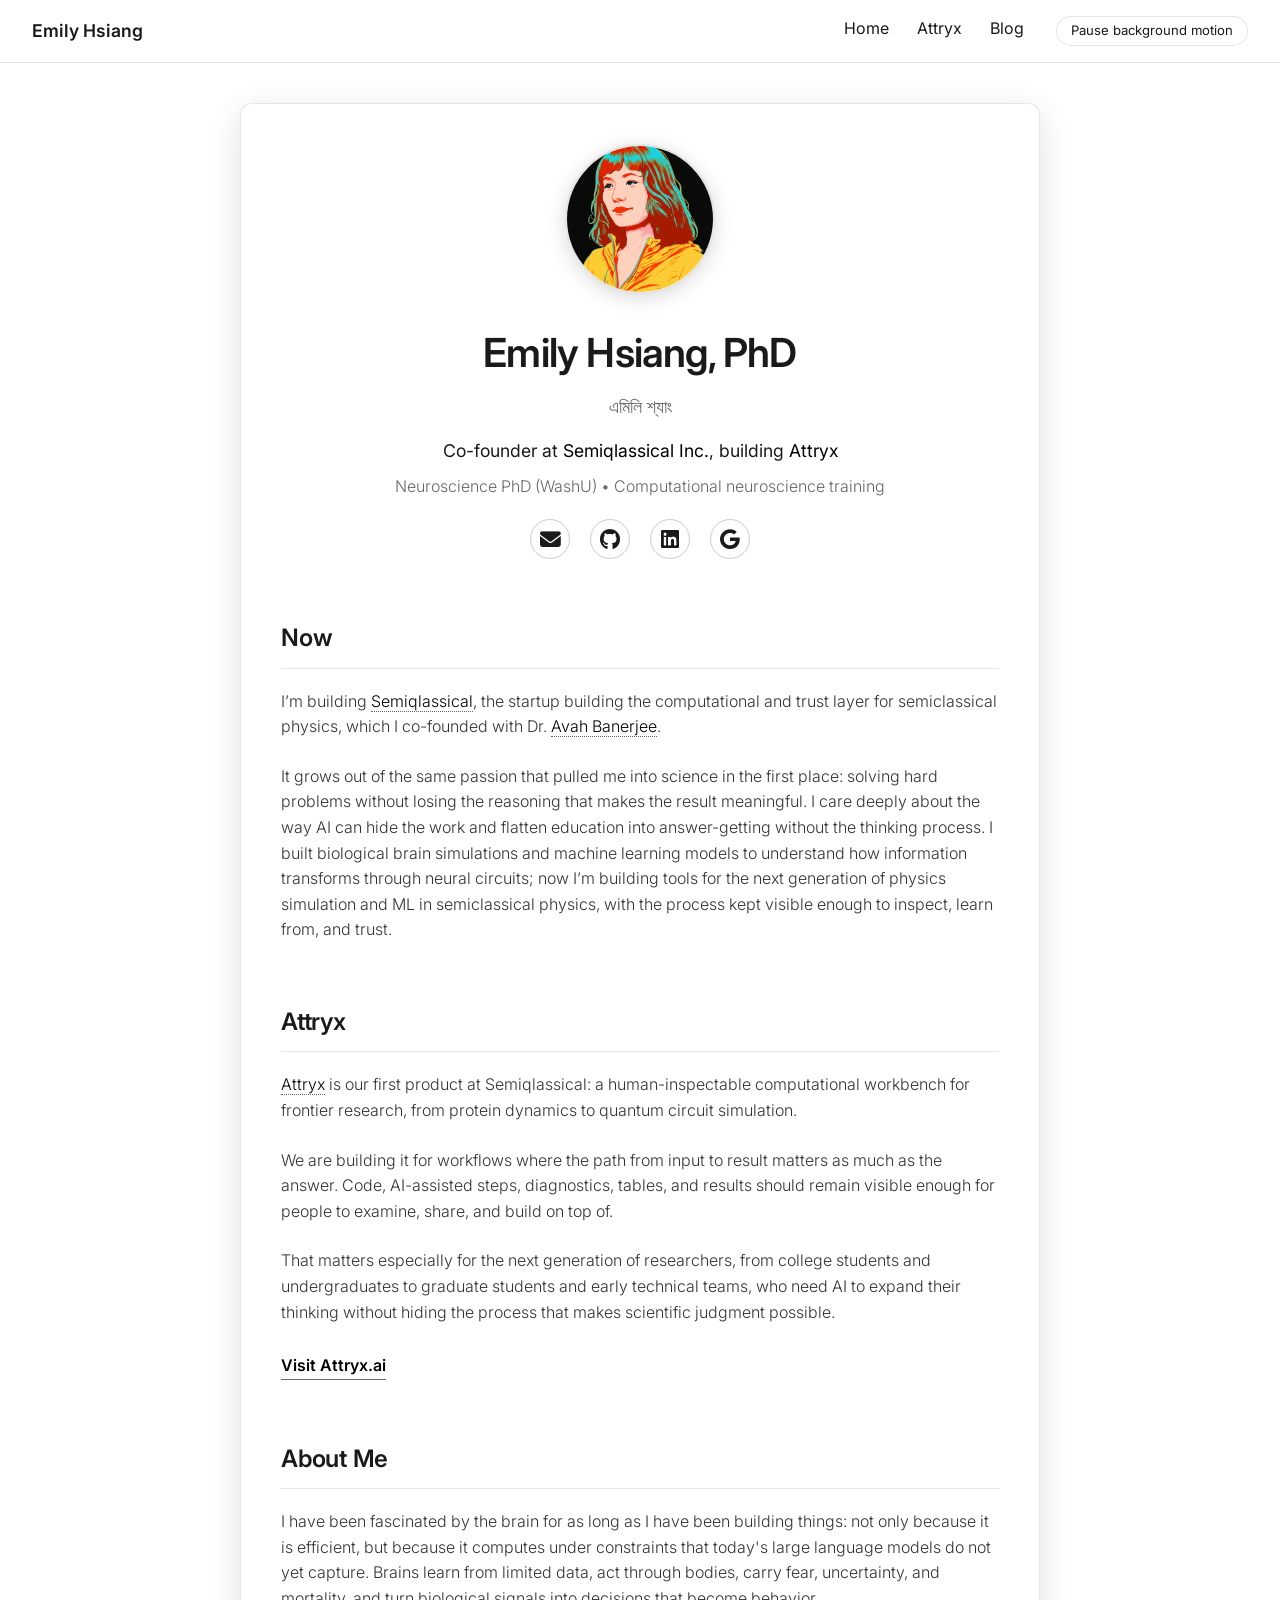
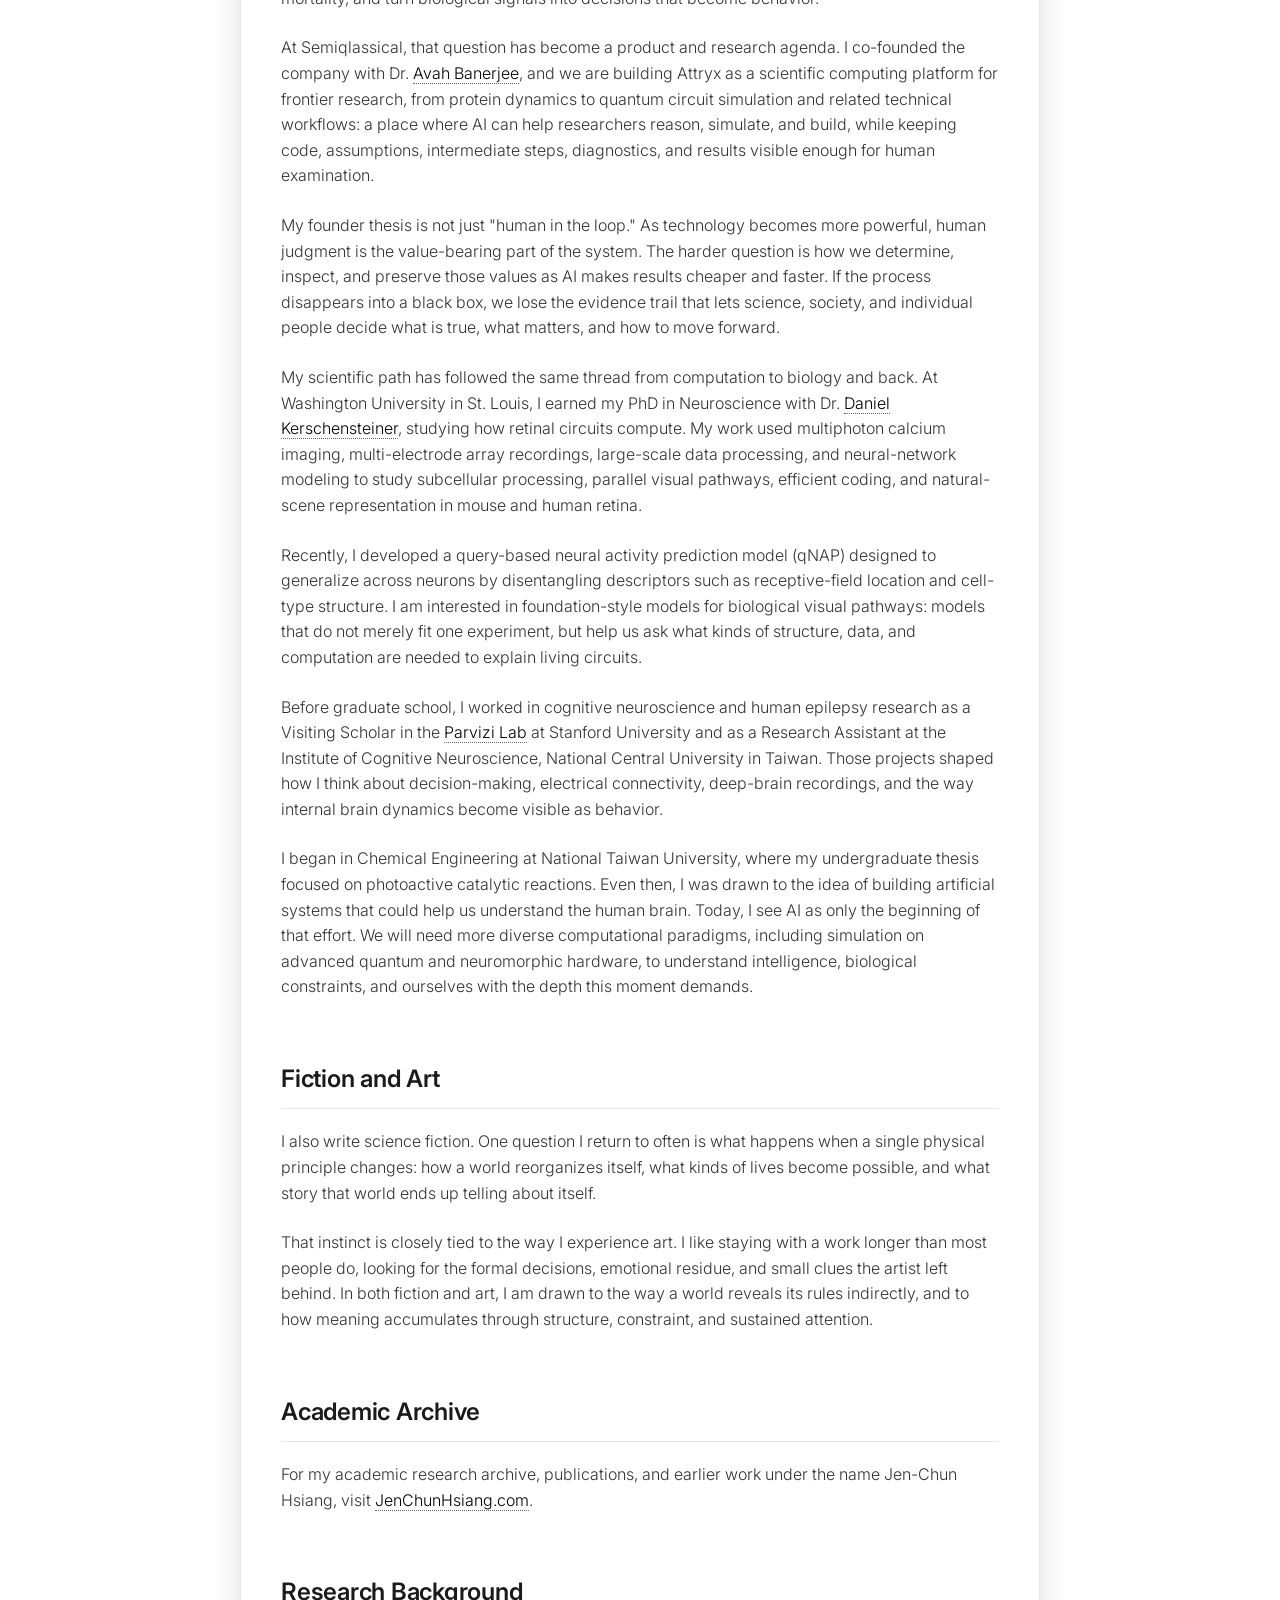
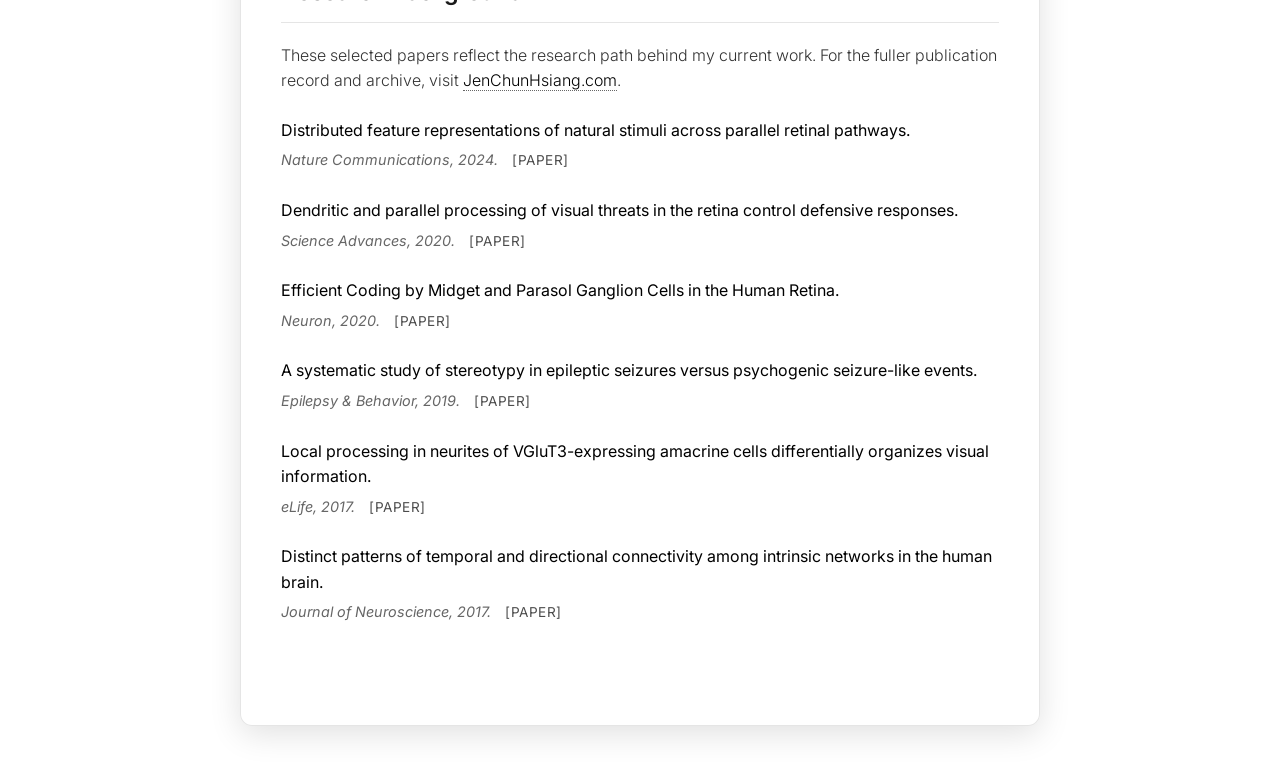
==== commit e4533fdf: "remove archive" ====
--- a/index.html
+++ b/index.html
@@ -124,9 +124,8 @@
         <div class="nav-links">
             <a href="index.html">Home</a>
             <a href="#attryx">Attryx</a>
-            <a href="#archive">Archive</a>
             <a href="blog.html">Blog</a>
-            <button class="background-motion-toggle" type="button">Pause background motion</button>
+            <button class="background-motion-toggle" type="button" aria-pressed="true">Pause background motion</button>
         </div>
     </nav>
 
--- a/style.css
+++ b/style.css
@@ -346,10 +346,11 @@
 }
 
 .article-header h1 {
-    max-width: 760px;
-    font-size: clamp(2.5rem, 7vw, 5.1rem);
-    line-height: 0.96;
+    max-width: 100%;
+    font-size: clamp(2.35rem, 5.6vw, 4.15rem);
+    line-height: 0.92;
     letter-spacing: -0.06em;
+    text-wrap: balance;
 }
 
 .article-dek {
@@ -390,6 +391,64 @@
     font-weight: 600;
 }
 
+.article-outline {
+    margin: 34px 0 62px;
+    padding: 22px 0 20px;
+    border-top: 1px solid var(--border-color);
+    border-bottom: 1px solid var(--border-color);
+}
+
+.article-outline-label {
+    margin-bottom: 0.8rem;
+    color: var(--accent-color);
+    font-size: 0.76rem;
+    font-weight: 600;
+    letter-spacing: 0.14em;
+    text-transform: uppercase;
+}
+
+.article-outline ul {
+    display: grid;
+    gap: 0.85rem;
+    margin: 0;
+    padding: 0;
+    list-style: none;
+}
+
+.article-outline li {
+    position: relative;
+    padding-left: 18px;
+}
+
+.article-outline li::before {
+    content: "";
+    position: absolute;
+    top: 0.65em;
+    left: 0;
+    width: 5px;
+    height: 5px;
+    border-radius: 50%;
+    background: #111111;
+}
+
+.article-outline a {
+    border-bottom: none;
+    color: #111111;
+    font-weight: 600;
+}
+
+.article-outline a:hover {
+    border-bottom: 1px solid var(--accent-color);
+}
+
+.article-outline span {
+    display: block;
+    margin-top: 0.12rem;
+    color: var(--accent-color);
+    font-size: 0.86rem;
+    line-height: 1.45;
+}
+
 .article-body h2 {
     margin-top: 70px;
     margin-bottom: 18px;
@@ -411,23 +470,6 @@
 .article-section.has-selected-ref {
     background: rgba(0, 0, 0, 0.025);
     box-shadow: 0 0 0 12px rgba(0, 0, 0, 0.025);
-}
-
-.section-evidence {
-    display: flex;
-    flex-wrap: wrap;
-    align-items: center;
-    gap: 8px;
-    margin: -4px 0 24px;
-    color: var(--accent-color);
-    font-size: 0.82rem;
-}
-
-.section-evidence span {
-    margin-right: 4px;
-    font-weight: 600;
-    letter-spacing: 0.08em;
-    text-transform: uppercase;
 }
 
 .ref-chip,
@@ -678,16 +720,13 @@
     }
 
     .article-header h1 {
-        font-size: 2.65rem;
+        font-size: 2.35rem;
     }
 
     .article-body {
         font-size: 1rem;
     }
 
-    .section-evidence {
-        gap: 6px;
-    }
 }
 
 @media (prefers-reduced-motion: reduce) {
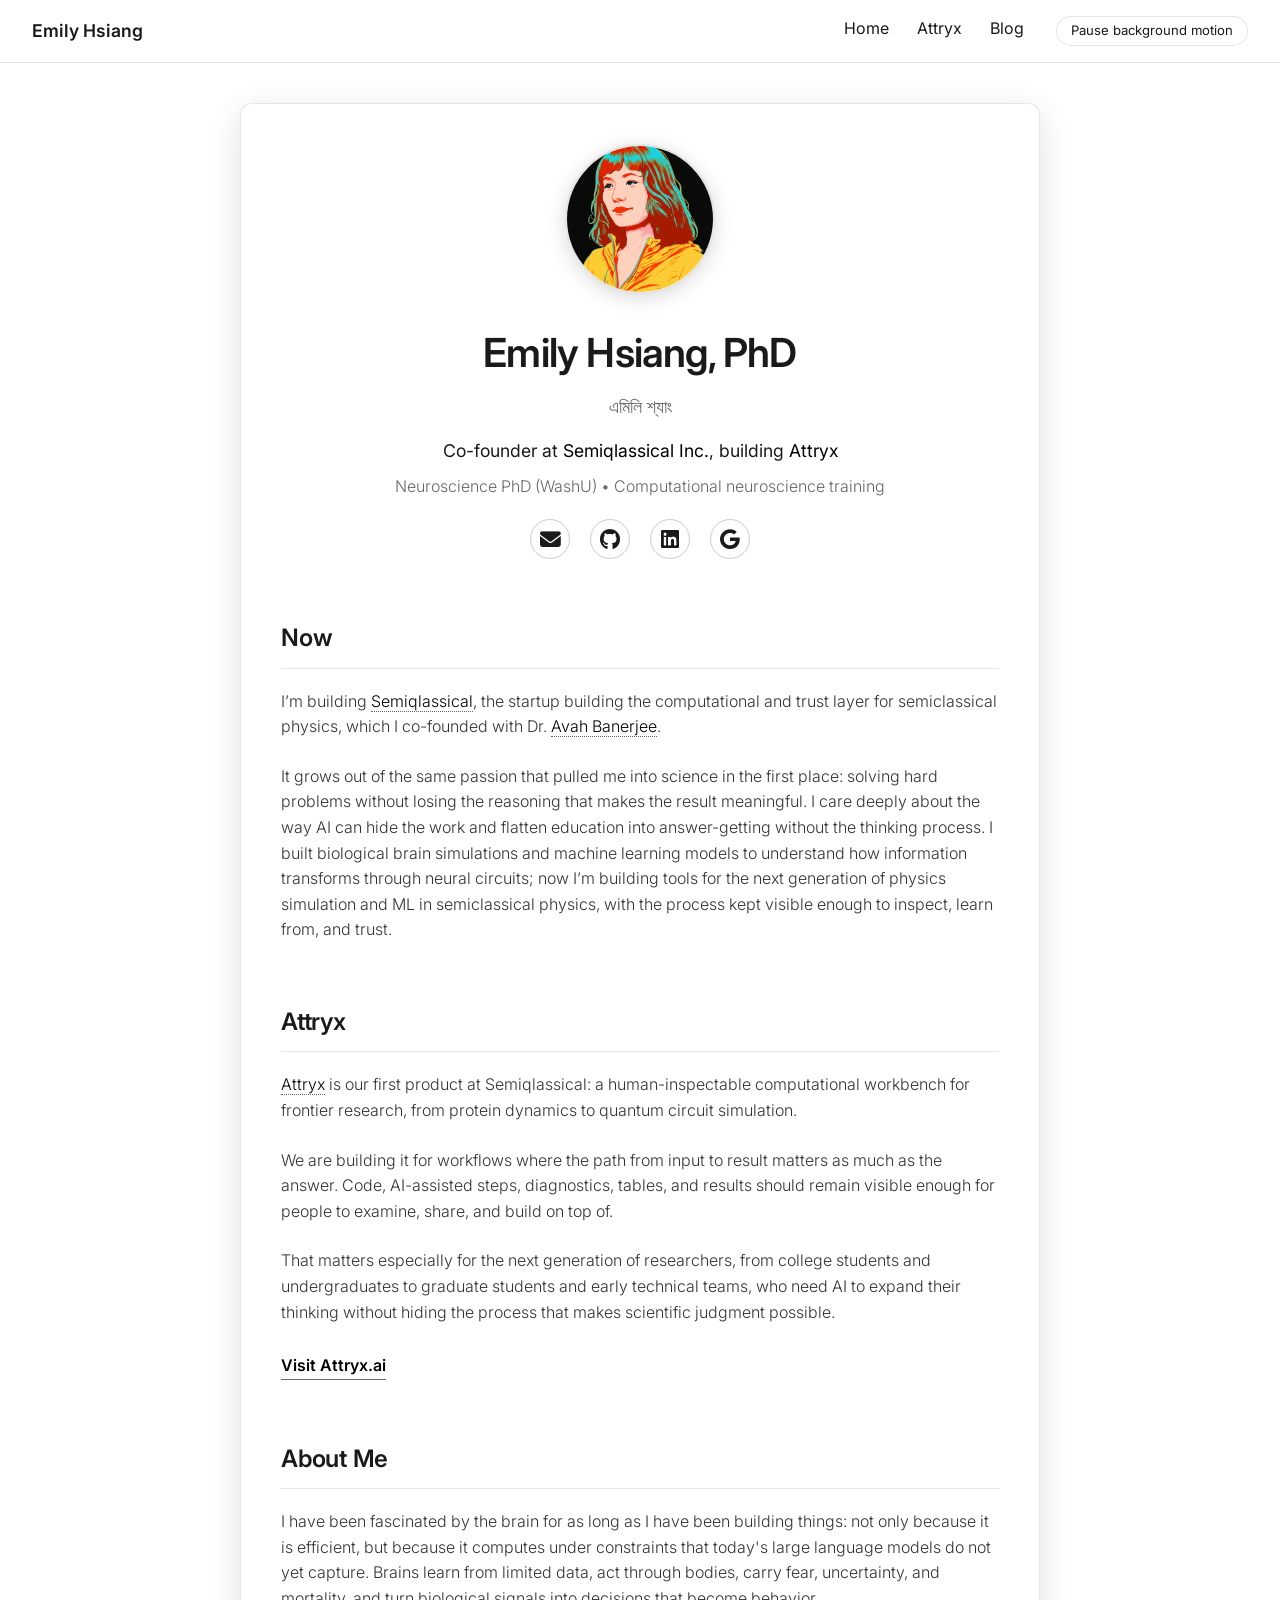
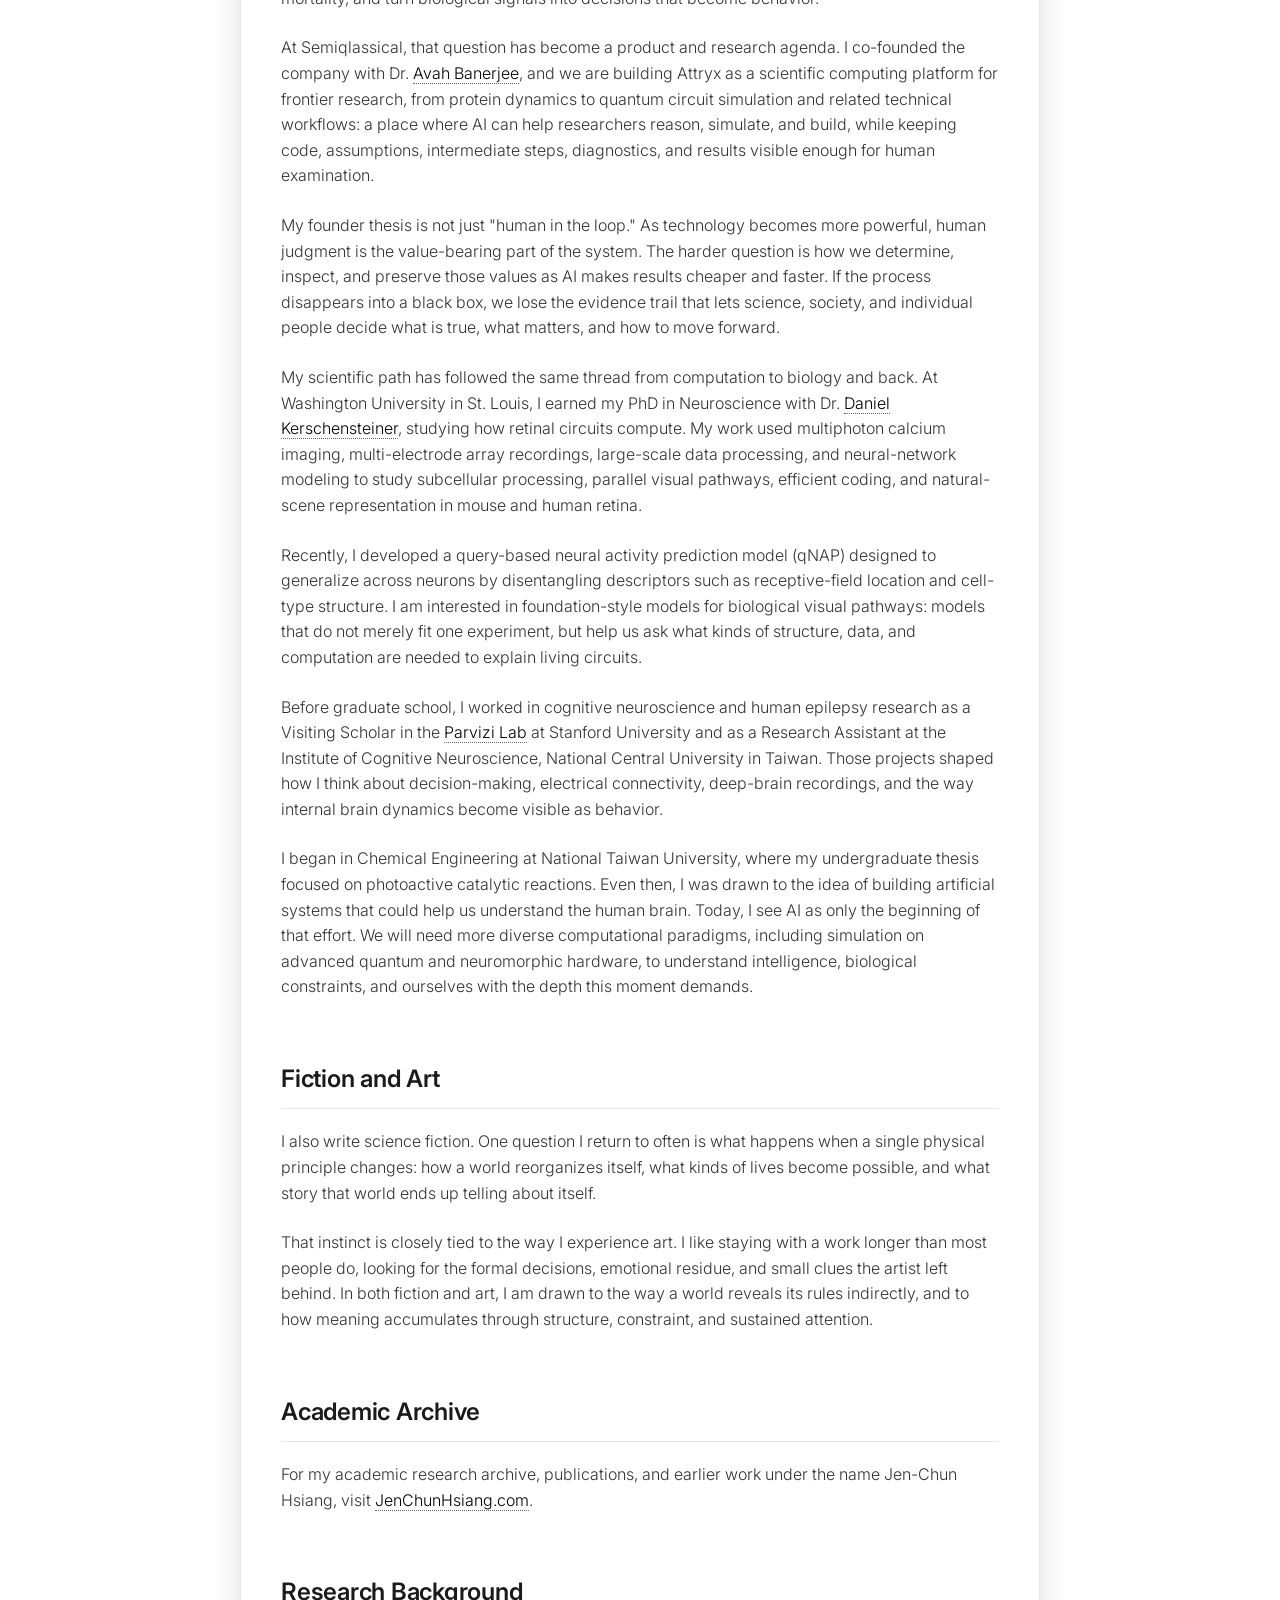
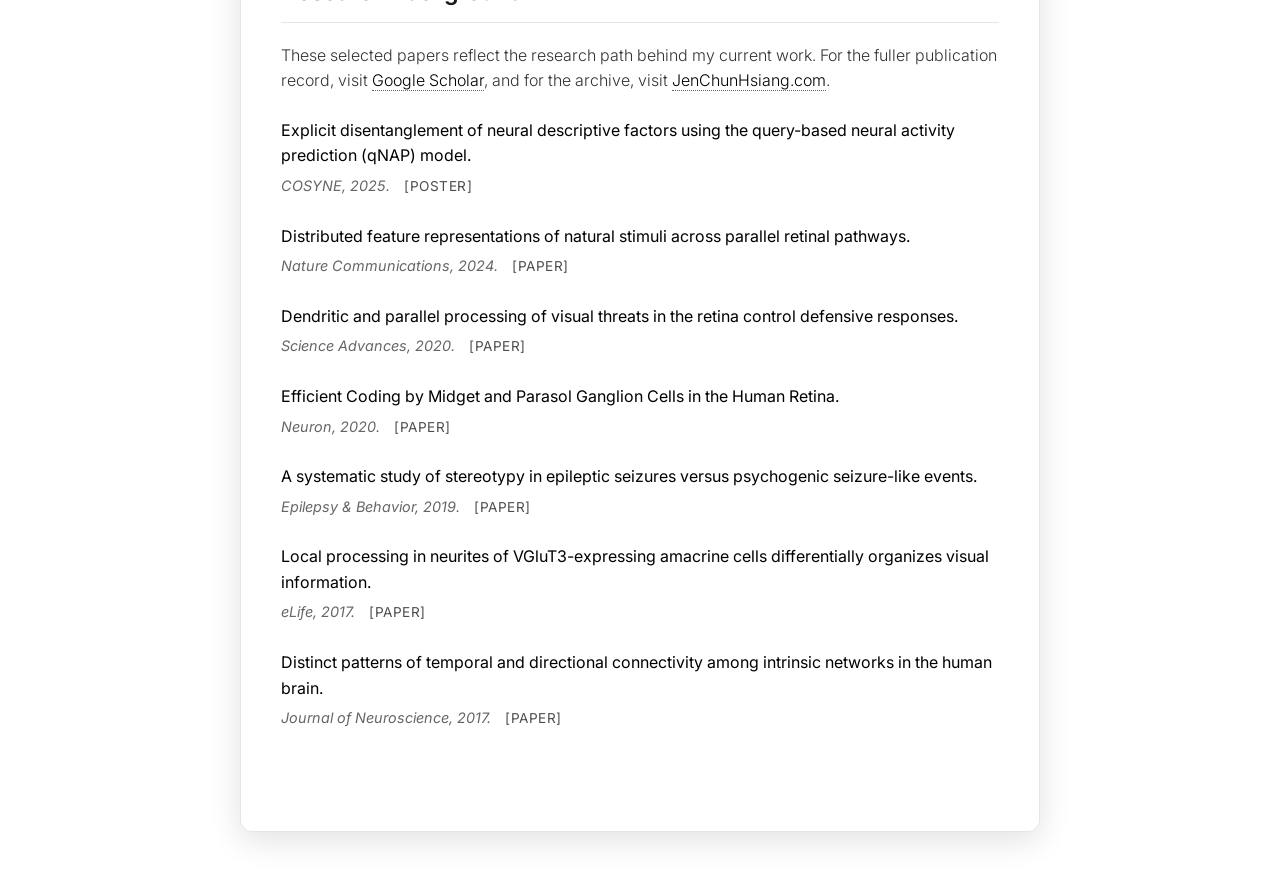
==== commit 0d9a4de1: "add cosyne" ====
--- a/index.html
+++ b/index.html
@@ -216,9 +216,14 @@
             <section id="publications">
                 <h2>Research Background</h2>
                 <p>
-                    These selected papers reflect the research path behind my current work. For the fuller publication record and archive, visit <a href="https://jenchunhsiang.com/" target="_blank" rel="me noopener noreferrer">JenChunHsiang.com</a>.
+                    These selected papers reflect the research path behind my current work. For the fuller publication record, visit <a href="https://scholar.google.com/citations?user=z46FTv4AAAAJ&hl=en" target="_blank" rel="me noopener noreferrer">Google Scholar</a>, and for the archive, visit <a href="https://jenchunhsiang.com/" target="_blank" rel="me noopener noreferrer">JenChunHsiang.com</a>.
                 </p>
                 <ul class="publication-list">
+                    <li>
+                        <span class="pub-title">Explicit disentanglement of neural descriptive factors using the query-based neural activity prediction (qNAP) model.</span>
+                        <span class="pub-info">COSYNE, 2025.</span>
+                        <a href="https://static1.squarespace.com/static/6102ca347474c263c40150cd/t/6894fc7f5fb1aa4a65a2fc1e/1754594431324/Cosyne+2025+Main+Meeting+Program+Book.pdf#page=151" class="pub-link" target="_blank" rel="noopener noreferrer">[Poster]</a>
+                    </li>
                     <li>
                         <span class="pub-title">Distributed feature representations of natural stimuli across parallel retinal pathways.</span>
                         <span class="pub-info">Nature Communications, 2024.</span>
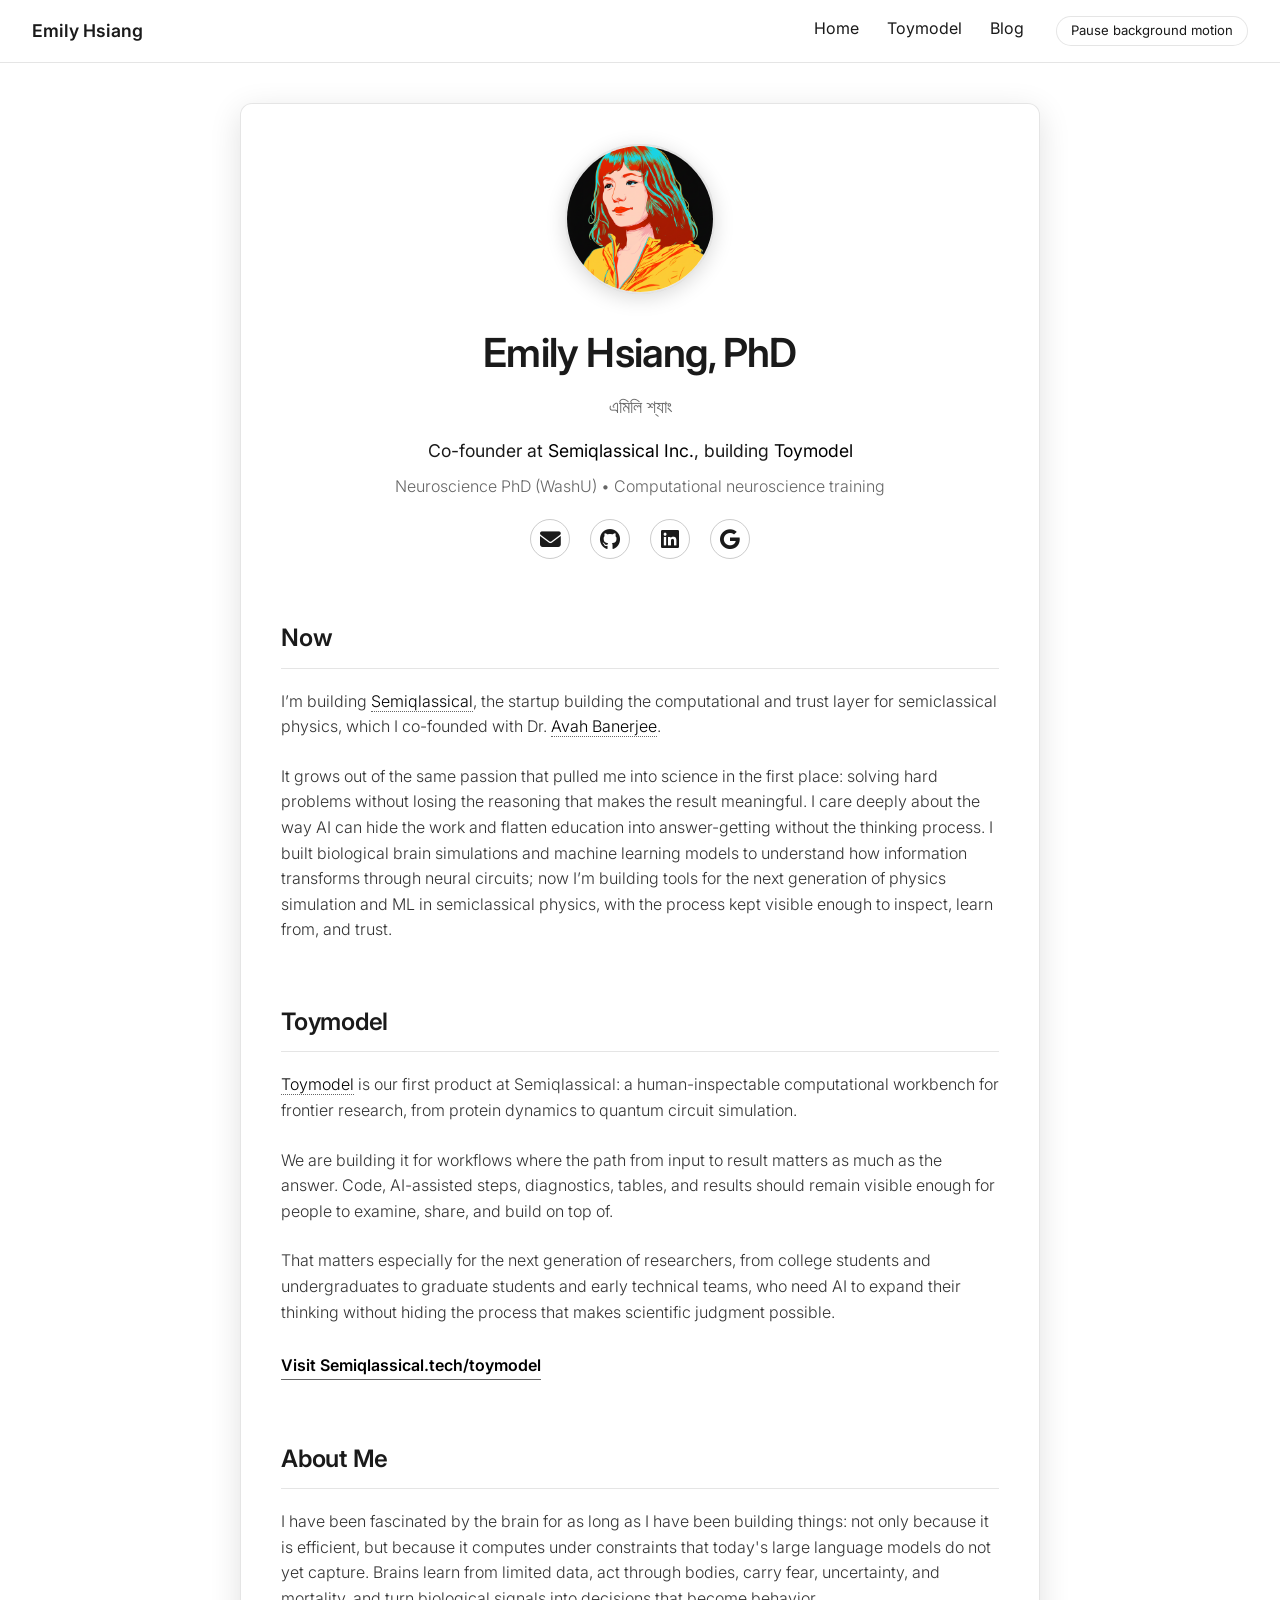
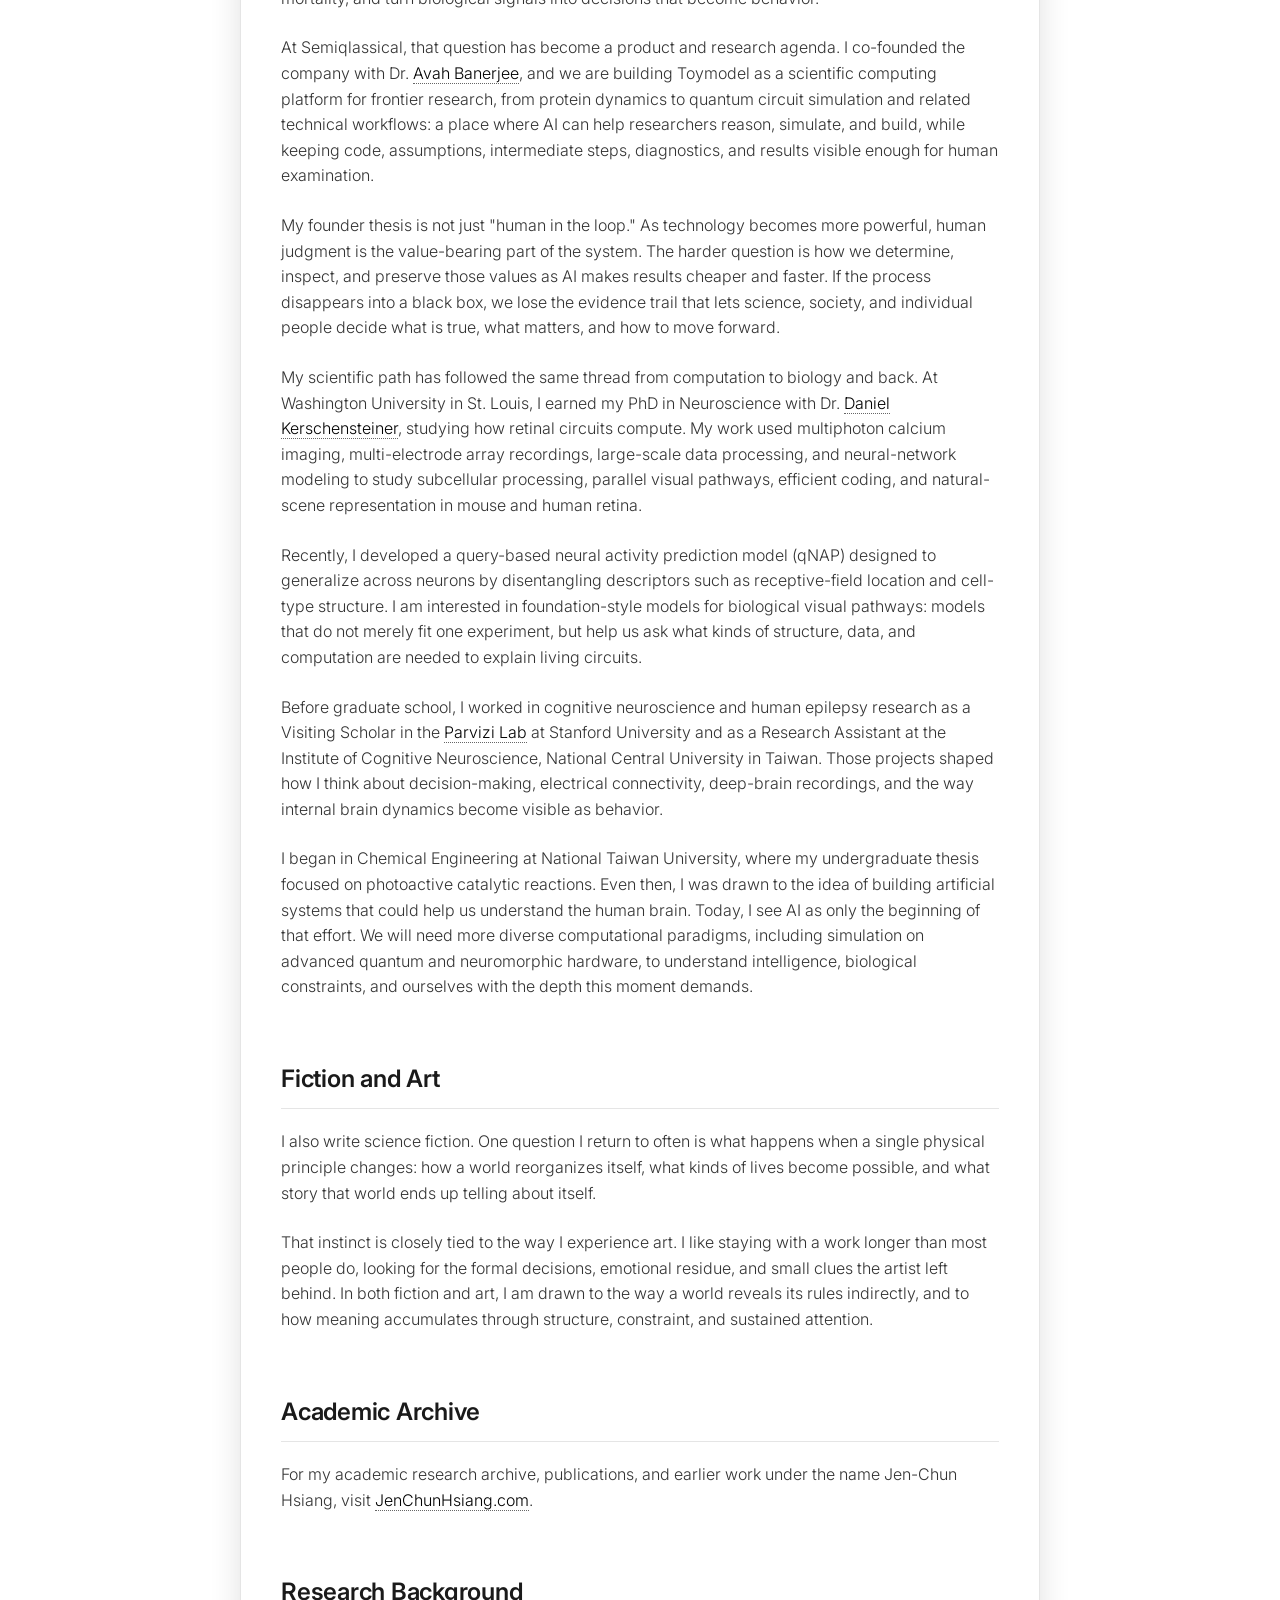
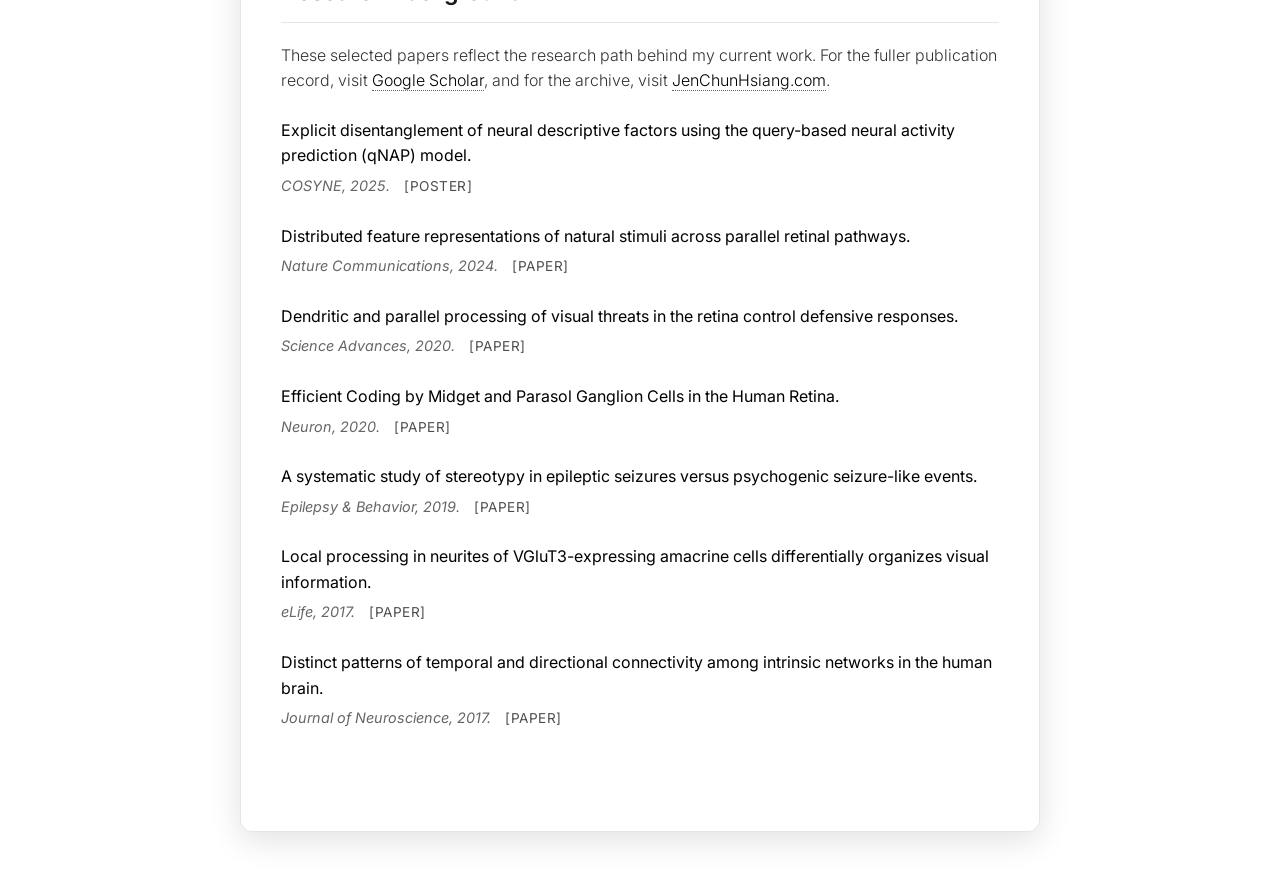
==== commit d2a3f143: "update references from Attryx to Toymodel across multiple files" ====
--- a/index.html
+++ b/index.html
@@ -5,7 +5,7 @@
     <meta name="viewport" content="width=device-width, initial-scale=1.0">
     <title>Emily Hsiang, PhD</title>
     <meta name="author" content="Emily Hsiang">
-    <meta name="description" content="Emily Hsiang is a neuroscience PhD and co-founder of Semiqlassical, building Attryx for human-inspectable frontier research workflows, from protein dynamics to quantum circuit simulation.">
+    <meta name="description" content="Emily Hsiang is a neuroscience PhD and co-founder of Semiqlassical, building Toymodel for human-inspectable frontier research workflows, from protein dynamics to quantum circuit simulation.">
     <meta name="robots" content="index,follow,max-image-preview:large">
     <meta name="theme-color" content="#ffffff">
     <link rel="canonical" href="https://emilyhsiang.com/">
@@ -13,7 +13,7 @@
     <meta property="og:locale" content="en_US">
     <meta property="og:site_name" content="Emily Hsiang">
     <meta property="og:title" content="Emily Hsiang, PhD">
-    <meta property="og:description" content="Neuroscience PhD and co-founder of Semiqlassical, building Attryx for human-inspectable frontier research workflows, from protein dynamics to quantum circuit simulation.">
+    <meta property="og:description" content="Neuroscience PhD and co-founder of Semiqlassical, building Toymodel for human-inspectable frontier research workflows, from protein dynamics to quantum circuit simulation.">
     <meta property="og:url" content="https://emilyhsiang.com/">
     <meta property="og:image" content="https://emilyhsiang.com/assets/images/eh-cropped.png">
     <meta property="og:image:width" content="904">
@@ -21,14 +21,14 @@
     <meta property="og:image:alt" content="Portrait of Emily Hsiang">
     <meta name="twitter:card" content="summary">
     <meta name="twitter:title" content="Emily Hsiang, PhD">
-    <meta name="twitter:description" content="Neuroscience PhD and co-founder of Semiqlassical, building Attryx for human-inspectable frontier research workflows, from protein dynamics to quantum circuit simulation.">
+    <meta name="twitter:description" content="Neuroscience PhD and co-founder of Semiqlassical, building Toymodel for human-inspectable frontier research workflows, from protein dynamics to quantum circuit simulation.">
     <meta name="twitter:image" content="https://emilyhsiang.com/assets/images/eh-cropped.png">
     <meta name="twitter:image:alt" content="Portrait of Emily Hsiang">
     <link rel="icon" type="image/png" href="assets/images/eh-cropped.png">
     <link rel="stylesheet" href="style.css">
     <link rel="preconnect" href="https://fonts.googleapis.com">
     <link rel="preconnect" href="https://fonts.gstatic.com" crossorigin>
-    <link href="https://fonts.googleapis.com/css2?family=Inter:wght@300;400;600&display=swap" rel="stylesheet">
+    <link href="https://fonts.googleapis.com/css2?family=Inter:wght@300;400;600&amp;display=swap" rel="stylesheet">
     <link rel="stylesheet" href="https://cdnjs.cloudflare.com/ajax/libs/font-awesome/6.4.0/css/all.min.css">
     <script type="application/ld+json">
     {
@@ -39,7 +39,7 @@
                 "@id": "https://emilyhsiang.com/#website",
                 "url": "https://emilyhsiang.com/",
                 "name": "Emily Hsiang",
-                "description": "Emily Hsiang is a neuroscience PhD and co-founder of Semiqlassical, building Attryx for human-inspectable frontier research workflows, from protein dynamics to quantum circuit simulation.",
+                "description": "Emily Hsiang is a neuroscience PhD and co-founder of Semiqlassical, building Toymodel for human-inspectable frontier research workflows, from protein dynamics to quantum circuit simulation.",
                 "publisher": {
                     "@id": "https://emilyhsiang.com/#person"
                 },
@@ -50,7 +50,7 @@
                 "@id": "https://emilyhsiang.com/#page",
                 "url": "https://emilyhsiang.com/",
                 "name": "Emily Hsiang, PhD",
-                "description": "Neuroscience PhD and co-founder of Semiqlassical, building Attryx for human-inspectable frontier research workflows, from protein dynamics to quantum circuit simulation.",
+                "description": "Neuroscience PhD and co-founder of Semiqlassical, building Toymodel for human-inspectable frontier research workflows, from protein dynamics to quantum circuit simulation.",
                 "isPartOf": {
                     "@id": "https://emilyhsiang.com/#website"
                 },
@@ -71,7 +71,7 @@
                 "name": "Emily Hsiang",
                 "alternateName": "Jen-Chun Hsiang",
                 "honorificSuffix": "PhD",
-                "description": "Neuroscience PhD and co-founder of Semiqlassical, building Attryx for human-inspectable frontier research workflows, from protein dynamics to quantum circuit simulation.",
+                "description": "Neuroscience PhD and co-founder of Semiqlassical, building Toymodel for human-inspectable frontier research workflows, from protein dynamics to quantum circuit simulation.",
                 "url": "https://emilyhsiang.com/",
                 "mainEntityOfPage": {
                     "@id": "https://emilyhsiang.com/#page"
@@ -100,7 +100,7 @@
                     "https://linkedin.com/in/emily-hsiang-phd-4795571b",
                     "https://scholar.google.com/citations?user=z46FTv4AAAAJ&hl=en",
                     "https://semiqlassical.tech/",
-                    "https://attryx.ai/"
+                    "https://semiqlassical.tech/toymodel"
                 ],
                 "knowsAbout": [
                     "Computational neuroscience",
@@ -123,7 +123,7 @@
         <a href="index.html" class="nav-brand">Emily Hsiang</a>
         <div class="nav-links">
             <a href="index.html">Home</a>
-            <a href="#attryx">Attryx</a>
+            <a href="#toymodel">Toymodel</a>
             <a href="blog.html">Blog</a>
             <button class="background-motion-toggle" type="button" aria-pressed="true">Pause background motion</button>
         </div>
@@ -135,7 +135,7 @@
                 <img src="assets/images/eh-cropped.png" alt="Emily Hsiang" class="profile-img">
                 <h1>Emily Hsiang, PhD</h1>
                 <p class="name-bengali">এমিলি শ্যাং</p>
-                <p class="subtitle">Co-founder at <a href="https://semiqlassical.tech/" target="_blank" rel="noopener noreferrer">Semiqlassical Inc.</a>, building <a href="https://attryx.ai/" target="_blank" rel="noopener noreferrer">Attryx</a></p>
+                <p class="subtitle">Co-founder at <a href="https://semiqlassical.tech/" target="_blank" rel="noopener noreferrer">Semiqlassical Inc.</a>, building <a href="https://semiqlassical.tech/toymodel" target="_blank" rel="noopener noreferrer">Toymodel</a></p>
                 <p class="identity">Neuroscience PhD (WashU) • Computational neuroscience training</p>
                 <div class="social-links">
                     <a href="mailto:hsiang@semiqlassical.tech" title="Email" aria-label="Email Emily Hsiang"><i class="fas fa-envelope"></i></a>
@@ -157,10 +157,10 @@
                 </p>
             </section>
 
-            <section id="attryx">
-                <h2>Attryx</h2>
-                <p>
-                    <a href="https://attryx.ai/" target="_blank" rel="noopener noreferrer">Attryx</a> is our first product at Semiqlassical: a human-inspectable computational workbench for frontier research, from protein dynamics to quantum circuit simulation.
+            <section id="toymodel">
+                <h2>Toymodel</h2>
+                <p>
+                    <a href="https://semiqlassical.tech/toymodel" target="_blank" rel="noopener noreferrer">Toymodel</a> is our first product at Semiqlassical: a human-inspectable computational workbench for frontier research, from protein dynamics to quantum circuit simulation.
                 </p>
                 <p>
                     We are building it for workflows where the path from input to result matters as much as the answer. Code, AI-assisted steps, diagnostics, tables, and results should remain visible enough for people to examine, share, and build on top of.
@@ -168,7 +168,7 @@
                 <p>
                     That matters especially for the next generation of researchers, from college students and undergraduates to graduate students and early technical teams, who need AI to expand their thinking without hiding the process that makes scientific judgment possible.
                 </p>
-                <a class="section-link" href="https://attryx.ai/" target="_blank" rel="noopener noreferrer">Visit Attryx.ai</a>
+                <a class="section-link" href="https://semiqlassical.tech/toymodel" target="_blank" rel="noopener noreferrer">Visit Semiqlassical.tech/toymodel</a>
             </section>
 
             <section id="about">
@@ -177,7 +177,7 @@
                     I have been fascinated by the brain for as long as I have been building things: not only because it is efficient, but because it computes under constraints that today's large language models do not yet capture. Brains learn from limited data, act through bodies, carry fear, uncertainty, and mortality, and turn biological signals into decisions that become behavior.
                 </p>
                 <p>
-                    At Semiqlassical, that question has become a product and research agenda. I co-founded the company with Dr. <a href="https://avahbanerjee.com" target="_blank" rel="noopener noreferrer">Avah Banerjee</a>, and we are building Attryx as a scientific computing platform for frontier research, from protein dynamics to quantum circuit simulation and related technical workflows: a place where AI can help researchers reason, simulate, and build, while keeping code, assumptions, intermediate steps, diagnostics, and results visible enough for human examination.
+                    At Semiqlassical, that question has become a product and research agenda. I co-founded the company with Dr. <a href="https://avahbanerjee.com" target="_blank" rel="noopener noreferrer">Avah Banerjee</a>, and we are building Toymodel as a scientific computing platform for frontier research, from protein dynamics to quantum circuit simulation and related technical workflows: a place where AI can help researchers reason, simulate, and build, while keeping code, assumptions, intermediate steps, diagnostics, and results visible enough for human examination.
                 </p>
                 <p>
                     My founder thesis is not just "human in the loop." As technology becomes more powerful, human judgment is the value-bearing part of the system. The harder question is how we determine, inspect, and preserve those values as AI makes results cheaper and faster. If the process disappears into a black box, we lose the evidence trail that lets science, society, and individual people decide what is true, what matters, and how to move forward.
--- a/style.css
+++ b/style.css
@@ -305,6 +305,7 @@
     grid-template-columns: minmax(0, 820px) minmax(300px, 420px);
     gap: 28px;
     align-items: start;
+    min-width: 0;
     max-width: 1360px;
     margin: 40px auto;
     padding: 0 28px;
@@ -322,6 +323,8 @@
 .article-card {
     border-radius: 18px;
     padding: 48px;
+    min-width: 0;
+    overflow-wrap: break-word;
 }
 
 .back-link {
@@ -364,6 +367,26 @@
 .article-meta {
     color: var(--accent-color);
     font-size: 0.92rem;
+}
+
+.featured-figure {
+    margin: 36px 0 0;
+}
+
+.featured-figure iframe {
+    display: block;
+    width: 100%;
+    height: 560px;
+    border: 1px solid var(--border-color);
+    border-radius: 16px;
+    background: #ffffff;
+}
+
+.featured-figure figcaption {
+    margin-top: 10px;
+    color: var(--accent-color);
+    font-size: 0.88rem;
+    line-height: 1.5;
 }
 
 .article-disclaimer {
@@ -378,6 +401,9 @@
 
 .article-body {
     font-size: 1.04rem;
+    max-width: 100%;
+    min-width: 0;
+    overflow-wrap: break-word;
 }
 
 .article-body p {
@@ -389,6 +415,49 @@
 .article-body strong {
     color: #050505;
     font-weight: 600;
+}
+
+.essay-body h3 {
+    margin: 38px 0 12px;
+    color: #111111;
+    font-size: 1.14rem;
+    font-weight: 600;
+    line-height: 1.35;
+}
+
+.essay-body ul,
+.essay-body ol {
+    margin: 0 0 1.55rem;
+    padding-left: 1.25rem;
+}
+
+.essay-body li {
+    margin-bottom: 0.72rem;
+    color: #252525;
+    font-weight: 300;
+}
+
+.essay-body blockquote {
+    margin: 26px 0 30px;
+    padding: 18px 22px;
+    border-left: 3px solid #111111;
+    border-radius: 0 12px 12px 0;
+    background: rgba(0, 0, 0, 0.04);
+}
+
+.essay-body blockquote p {
+    margin-bottom: 0.85rem;
+}
+
+.essay-body blockquote p:last-child {
+    margin-bottom: 0;
+}
+
+.essay-break {
+    width: 74px;
+    height: 1px;
+    margin: 42px 0 22px;
+    background: var(--border-color);
 }
 
 .article-outline {
@@ -396,6 +465,7 @@
     padding: 22px 0 20px;
     border-top: 1px solid var(--border-color);
     border-bottom: 1px solid var(--border-color);
+    scroll-margin-top: 96px;
 }
 
 .article-outline-label {
@@ -449,6 +519,60 @@
     line-height: 1.45;
 }
 
+.sections-fab {
+    position: fixed;
+    right: max(24px, env(safe-area-inset-right));
+    bottom: max(24px, env(safe-area-inset-bottom));
+    z-index: 900;
+    display: inline-flex;
+    align-items: center;
+    justify-content: center;
+    min-height: 42px;
+    padding: 0 18px;
+    border: 1px solid rgba(0, 0, 0, 0.16);
+    border-radius: 999px;
+    background: rgba(255, 255, 255, 0.9);
+    backdrop-filter: blur(12px);
+    -webkit-backdrop-filter: blur(12px);
+    box-shadow: 0 12px 34px rgba(0, 0, 0, 0.16);
+    color: #111111;
+    font-size: 0.86rem;
+    font-weight: 600;
+    line-height: 1;
+    text-decoration: none;
+    border-bottom: 1px solid rgba(0, 0, 0, 0.16);
+    -webkit-tap-highlight-color: transparent;
+}
+
+.sections-fab:visited,
+.sections-fab:hover,
+.sections-fab:active {
+    border-color: rgba(0, 0, 0, 0.16);
+    background: rgba(255, 255, 255, 0.9);
+    color: #111111;
+}
+
+.sections-fab:focus-visible {
+    outline: 3px solid rgba(15, 110, 86, 0.22);
+    outline-offset: 4px;
+}
+
+@media (min-width: 1181px) {
+    .sections-fab {
+        right: auto;
+        left: calc(max(0px, calc(50% - 680px)) + 820px);
+        transform: translateX(-100%);
+    }
+}
+
+@media (min-width: 769px) and (max-width: 1180px) {
+    .sections-fab {
+        right: auto;
+        left: min(calc(100vw - 52px), calc(max(0px, calc(50% - 450px)) + 848px));
+        transform: translateX(-100%);
+    }
+}
+
 .article-body h2 {
     margin-top: 70px;
     margin-bottom: 18px;
@@ -460,6 +584,7 @@
 .article-section {
     scroll-margin-top: 96px;
     border-radius: 16px;
+    min-width: 0;
     transition: background-color 0.25s ease, box-shadow 0.25s ease;
 }
 
@@ -495,9 +620,10 @@
 .paragraph-refs {
     display: inline-flex;
     align-items: center;
+    flex-wrap: wrap;
     gap: 4px;
     margin-left: 0.35rem;
-    white-space: nowrap;
+    white-space: normal;
     vertical-align: 0.08em;
 }
 
@@ -541,6 +667,7 @@
 .reference-panel {
     display: flex;
     flex-direction: column;
+    min-width: 0;
     max-height: calc(100vh - 110px);
     border-radius: 18px;
     padding: 24px;
@@ -632,6 +759,7 @@
     color: #333333;
     font-size: 0.82rem;
     line-height: 1.45;
+    overflow-wrap: anywhere;
 }
 
 .reference-card.is-relevant {
@@ -666,6 +794,605 @@
     margin-top: 0;
 }
 
+.citation-block {
+    margin-top: 72px;
+    padding: 24px;
+    border: 1px solid var(--border-color);
+    border-radius: 16px;
+    background: rgba(0, 0, 0, 0.03);
+}
+
+.citation-block h2 {
+    margin-top: 0;
+}
+
+.citation-text {
+    overflow-wrap: anywhere;
+}
+
+.citation-details {
+    margin-top: 20px;
+}
+
+.citation-details summary {
+    cursor: pointer;
+    font-weight: 600;
+}
+
+.citation-details pre {
+    margin: 12px 0 0;
+    padding: 16px;
+    overflow-x: auto;
+    border: 1px solid var(--border-color);
+    border-radius: 10px;
+    background: rgba(255, 255, 255, 0.7);
+    font-size: 0.82rem;
+    line-height: 1.5;
+    white-space: pre-wrap;
+}
+
+.review-body h3 {
+    margin: 34px 0 10px;
+    color: #111111;
+    font-size: 1.12rem;
+    font-weight: 600;
+}
+
+.review-body h4 {
+    margin: 24px 0 8px;
+    color: var(--accent-color);
+    font-size: 0.82rem;
+    font-weight: 600;
+    letter-spacing: 0.08em;
+    text-transform: uppercase;
+}
+
+.review-body ul {
+    margin: 0 0 1.45rem;
+    padding-left: 1.25rem;
+}
+
+.review-body li {
+    margin-bottom: 0.65rem;
+    color: #252525;
+    font-weight: 300;
+}
+
+.review-body code {
+    border-radius: 6px;
+    background: rgba(15, 110, 86, 0.08);
+    color: #0c4f3f;
+    font-size: 0.86em;
+    padding: 1px 5px;
+}
+
+.review-body .eq,
+.artifact-modal .eq {
+    position: relative;
+    max-width: 100%;
+    overflow-x: auto;
+    -webkit-overflow-scrolling: touch;
+    margin: 20px 0;
+    padding: 14px 20px;
+    border-left: 3px solid #0f6e56;
+    border-radius: 0 10px 10px 0;
+    background: rgba(255, 255, 255, 0.9);
+    color: #1b2a28;
+    font-size: 1.05rem;
+    font-style: italic;
+    line-height: 1.55;
+    white-space: nowrap;
+}
+
+.review-body .eq .lbl,
+.artifact-modal .eq .lbl {
+    color: var(--accent-color);
+    font-size: 0.68rem;
+    font-style: normal;
+    letter-spacing: 0.05em;
+    text-transform: uppercase;
+}
+
+.review-body figure.fig,
+.artifact-modal figure.fig {
+    position: relative;
+    max-width: 100%;
+    overflow: hidden;
+    margin: 26px 0 30px;
+    padding: 20px 20px 10px;
+    border: 1px solid var(--border-color);
+    border-radius: 14px;
+    background: rgba(255, 255, 255, 0.88);
+}
+
+.review-body figure.fig .figsvg,
+.artifact-modal figure.fig .figsvg {
+    width: 100%;
+    max-width: 100%;
+    overflow: hidden;
+}
+
+.review-body figure.fig svg,
+.artifact-modal figure.fig svg {
+    display: block;
+    width: 100%;
+    max-width: 100%;
+    height: auto;
+}
+
+.review-body figcaption,
+.artifact-modal figcaption {
+    margin-top: 8px;
+    padding-top: 12px;
+    border-top: 1px solid var(--border-color);
+    color: #3a423f;
+    font-size: 0.84rem;
+    line-height: 1.55;
+    overflow-wrap: anywhere;
+}
+
+.review-body figcaption .fno,
+.artifact-modal figcaption .fno {
+    margin-right: 8px;
+    color: #0f6e56;
+    font-size: 0.72rem;
+    font-weight: 600;
+    letter-spacing: 0.08em;
+    text-transform: uppercase;
+}
+
+.review-body .callout {
+    max-width: 100%;
+    margin: 22px 0;
+    padding: 16px 20px;
+    border: 1px solid #cfe4db;
+    border-radius: 12px;
+    background: #eef5f2;
+    color: #1f312d;
+}
+
+.review-body .callout .tag {
+    display: block;
+    margin-bottom: 6px;
+    color: #0f6e56;
+    font-size: 0.72rem;
+    font-weight: 600;
+    letter-spacing: 0.08em;
+    text-transform: uppercase;
+}
+
+.review-table-wrap {
+    position: relative;
+    max-width: 100%;
+    overflow-x: auto;
+    -webkit-overflow-scrolling: touch;
+    margin: 22px 0;
+    border: 1px solid var(--border-color);
+    border-radius: 14px;
+    background: rgba(255, 255, 255, 0.88);
+}
+
+.review-body table.tbl,
+.artifact-modal table.tbl {
+    width: 100%;
+    margin: 0;
+    border-collapse: collapse;
+    font-size: 0.92rem;
+}
+
+.review-body table.tbl th,
+.review-body table.tbl td,
+.artifact-modal table.tbl th,
+.artifact-modal table.tbl td {
+    padding: 11px 12px;
+    border-bottom: 1px solid var(--border-color);
+    color: #252525;
+    text-align: left;
+    vertical-align: top;
+    overflow-wrap: anywhere;
+}
+
+.review-body table.tbl th,
+.artifact-modal table.tbl th {
+    color: var(--accent-color);
+    font-size: 0.72rem;
+    font-weight: 600;
+    letter-spacing: 0.06em;
+    text-transform: uppercase;
+}
+
+.review-body table.tbl tr:last-child td,
+.artifact-modal table.tbl tr:last-child td {
+    border-bottom: none;
+}
+
+.review-body table.tbl td strong,
+.artifact-modal table.tbl td strong {
+    color: #0f6e56;
+}
+
+.essay-body table.tbl {
+    width: 100%;
+    margin: 0;
+    border-collapse: collapse;
+    font-size: 0.92rem;
+}
+
+.essay-body table.tbl th,
+.essay-body table.tbl td {
+    padding: 11px 12px;
+    border-bottom: 1px solid var(--border-color);
+    color: #252525;
+    text-align: left;
+    vertical-align: top;
+    overflow-wrap: anywhere;
+}
+
+.essay-body table.tbl th {
+    color: var(--accent-color);
+    font-size: 0.72rem;
+    font-weight: 600;
+    letter-spacing: 0.06em;
+    text-transform: uppercase;
+}
+
+.essay-body table.tbl tr:last-child td {
+    border-bottom: none;
+}
+
+.review-body .lin {
+    margin: -4px 0 18px;
+    padding: 2px 0 2px 14px;
+    border-left: 2px solid #0f6e56;
+    color: #465451;
+    font-size: 0.92rem;
+}
+
+.review-body .lin b {
+    margin-right: 8px;
+    color: #0f6e56;
+    font-size: 0.68rem;
+    font-weight: 600;
+    letter-spacing: 0.08em;
+    text-transform: uppercase;
+}
+
+.review-body svg text.t,
+.artifact-modal svg text.t {
+    fill: #3a423f;
+    font-size: 14px;
+    font-weight: 400;
+}
+
+.review-body svg text.ts,
+.artifact-modal svg text.ts {
+    fill: #6e7a77;
+    font-size: 12px;
+    font-weight: 400;
+}
+
+.review-body svg text.th,
+.artifact-modal svg text.th {
+    fill: #1b2a28;
+    font-size: 14px;
+    font-weight: 500;
+}
+
+.review-body svg .box,
+.artifact-modal svg .box {
+    fill: #ffffff;
+    stroke: #c3c2b7;
+    stroke-width: 0.5;
+}
+
+.review-body svg .c-gray rect,
+.review-body svg rect.c-gray,
+.review-body svg .c-gray circle,
+.artifact-modal svg .c-gray rect,
+.artifact-modal svg rect.c-gray,
+.artifact-modal svg .c-gray circle {
+    fill: #d3d1c7;
+    stroke: #5f5e5a;
+    stroke-width: 0.5;
+}
+
+.review-body svg .c-gray .th,
+.artifact-modal svg .c-gray .th {
+    fill: #2c2c2a;
+}
+
+.review-body svg .c-gray .ts,
+.artifact-modal svg .c-gray .ts {
+    fill: #444441;
+}
+
+.review-body svg .c-teal rect,
+.review-body svg rect.c-teal,
+.review-body svg .c-teal circle,
+.artifact-modal svg .c-teal rect,
+.artifact-modal svg rect.c-teal,
+.artifact-modal svg .c-teal circle {
+    fill: #9fe1cb;
+    stroke: #0f6e56;
+    stroke-width: 0.5;
+}
+
+.review-body svg .c-teal .th,
+.review-body svg .c-teal .t,
+.artifact-modal svg .c-teal .th,
+.artifact-modal svg .c-teal .t {
+    fill: #04342c;
+}
+
+.review-body svg .c-teal .ts,
+.artifact-modal svg .c-teal .ts {
+    fill: #085041;
+}
+
+.review-body svg .c-coral rect,
+.review-body svg rect.c-coral,
+.artifact-modal svg .c-coral rect,
+.artifact-modal svg rect.c-coral {
+    fill: #f5c4b3;
+    stroke: #993c1d;
+    stroke-width: 0.5;
+}
+
+.review-body svg .c-coral .th,
+.artifact-modal svg .c-coral .th {
+    fill: #4a1b0c;
+}
+
+.review-body svg .c-coral .ts,
+.artifact-modal svg .c-coral .ts {
+    fill: #712b13;
+}
+
+.review-body svg .c-amber rect,
+.review-body svg rect.c-amber,
+.artifact-modal svg .c-amber rect,
+.artifact-modal svg rect.c-amber {
+    fill: #fac775;
+    stroke: #854f0b;
+    stroke-width: 0.5;
+}
+
+.review-body svg .c-amber .th,
+.artifact-modal svg .c-amber .th {
+    fill: #412402;
+}
+
+.review-body svg .c-amber .ts,
+.artifact-modal svg .c-amber .ts {
+    fill: #633806;
+}
+
+.review-body svg .c-green rect,
+.review-body svg rect.c-green,
+.artifact-modal svg .c-green rect,
+.artifact-modal svg rect.c-green {
+    fill: #c0dd97;
+    stroke: #3b6d11;
+    stroke-width: 0.5;
+}
+
+.review-body svg .c-green .th,
+.artifact-modal svg .c-green .th {
+    fill: #173404;
+}
+
+.review-body svg .c-green .ts,
+.artifact-modal svg .c-green .ts {
+    fill: #27500a;
+}
+
+.review-body svg .c-blue rect,
+.review-body svg rect.c-blue,
+.artifact-modal svg .c-blue rect,
+.artifact-modal svg rect.c-blue {
+    fill: #b5d4f4;
+    stroke: #185fa5;
+    stroke-width: 0.5;
+}
+
+.review-body svg .c-blue .th,
+.artifact-modal svg .c-blue .th {
+    fill: #042c53;
+}
+
+.review-body svg .c-blue .ts,
+.artifact-modal svg .c-blue .ts {
+    fill: #0c447c;
+}
+
+.review-body svg .c-purple rect,
+.review-body svg rect.c-purple,
+.artifact-modal svg .c-purple rect,
+.artifact-modal svg rect.c-purple {
+    fill: #cecbf6;
+    stroke: #534ab7;
+    stroke-width: 0.5;
+}
+
+.review-body svg .c-purple .th,
+.artifact-modal svg .c-purple .th {
+    fill: #26215c;
+}
+
+.review-body svg .c-purple .ts,
+.artifact-modal svg .c-purple .ts {
+    fill: #3c3489;
+}
+
+.review-body svg .c-red rect,
+.review-body svg rect.c-red,
+.artifact-modal svg .c-red rect,
+.artifact-modal svg rect.c-red {
+    fill: #f7c1c1;
+    stroke: #a32d2d;
+    stroke-width: 0.5;
+}
+
+.review-body svg .c-red .th,
+.artifact-modal svg .c-red .th {
+    fill: #501313;
+}
+
+.review-body svg .c-red .ts,
+.artifact-modal svg .c-red .ts {
+    fill: #791f1f;
+}
+
+.review-artifact {
+    position: relative;
+}
+
+.artifact-expand {
+    position: absolute;
+    top: 12px;
+    right: 12px;
+    z-index: 1;
+    width: 34px;
+    height: 34px;
+    border: 1px solid var(--border-color);
+    border-radius: 999px;
+    background: rgba(255, 255, 255, 0.92);
+    color: #111111;
+    cursor: pointer;
+    font: inherit;
+    font-size: 0.92rem;
+    line-height: 1;
+}
+
+.artifact-expand:hover {
+    border-color: #111111;
+    background: #111111;
+    color: #ffffff;
+}
+
+.review-body figure.fig.review-artifact {
+    padding-top: 54px;
+}
+
+.review-body .eq.review-artifact {
+    padding-right: 58px;
+}
+
+.review-table-wrap.review-artifact {
+    padding-top: 48px;
+}
+
+.review-table-wrap.review-artifact table.tbl {
+    min-width: 700px;
+}
+
+.artifact-modal-open {
+    overflow: hidden;
+}
+
+.artifact-modal {
+    position: fixed;
+    inset: 0;
+    z-index: 1200;
+    display: none;
+    align-items: center;
+    justify-content: center;
+    padding: 28px;
+    background: rgba(0, 0, 0, 0.5);
+    backdrop-filter: blur(8px);
+    -webkit-backdrop-filter: blur(8px);
+}
+
+.artifact-modal.is-open {
+    display: flex;
+}
+
+.artifact-modal-dialog {
+    width: min(1200px, 100%);
+    max-height: calc(100vh - 56px);
+    overflow: auto;
+    overscroll-behavior: contain;
+    border: 1px solid var(--border-color);
+    border-radius: 18px;
+    background: var(--container-bg);
+    box-shadow: 0 18px 60px rgba(0, 0, 0, 0.22);
+    padding: 24px;
+}
+
+.artifact-modal-header {
+    display: flex;
+    align-items: center;
+    justify-content: space-between;
+    gap: 12px;
+    margin-bottom: 16px;
+}
+
+.artifact-modal-title {
+    color: var(--accent-color);
+    font-size: 0.84rem;
+    font-weight: 600;
+    letter-spacing: 0.08em;
+    text-transform: uppercase;
+}
+
+.artifact-modal-close {
+    width: 36px;
+    height: 36px;
+    border: 1px solid var(--border-color);
+    border-radius: 999px;
+    background: rgba(255, 255, 255, 0.92);
+    color: #111111;
+    cursor: pointer;
+    font: inherit;
+    font-size: 1rem;
+    line-height: 1;
+}
+
+.artifact-modal-close:hover {
+    border-color: #111111;
+    background: #111111;
+    color: #ffffff;
+}
+
+.artifact-modal-body > :first-child {
+    margin-top: 0;
+}
+
+.artifact-modal-body figure.fig,
+.artifact-modal-body .eq,
+.artifact-modal-body .review-table-wrap {
+    margin: 0;
+}
+
+.artifact-modal-body .eq {
+    white-space: normal;
+    overflow-wrap: anywhere;
+}
+
+.artifact-modal-body .review-table-wrap {
+    overflow: auto;
+}
+
+.artifact-modal-body table.tbl {
+    min-width: 760px;
+}
+
+.artifact-modal-body figure.fig svg {
+    min-width: min(760px, 180vw);
+    max-width: none;
+    max-height: 78vh;
+}
+
+.artifact-modal-body figure.fig {
+    overflow: hidden;
+}
+
+.artifact-modal-body figure.fig .figsvg {
+    overflow-x: auto;
+    overflow-y: hidden;
+    -webkit-overflow-scrolling: touch;
+}
+
 @media (max-width: 768px) {
     .navbar {
         padding: 14px 20px;
@@ -711,22 +1438,169 @@
     .article-shell {
         margin: 0;
         padding: 0;
+        max-width: 100%;
+        overflow-x: hidden;
     }
 
     .article-card,
     .reference-panel {
         border-radius: 0;
         padding: 30px 20px;
+        max-width: 100%;
     }
 
     .article-header h1 {
         font-size: 2.35rem;
     }
 
+    .featured-figure iframe {
+        height: 500px;
+    }
+
     .article-body {
         font-size: 1rem;
     }
 
+    .paragraph-refs {
+        margin-left: 0.2rem;
+    }
+
+    .essay-body h3,
+    .review-body h3 {
+        font-size: 1.04rem;
+        line-height: 1.35;
+    }
+
+    .essay-body blockquote {
+        padding: 16px 18px;
+    }
+
+    .review-body .eq {
+        margin: 18px 0;
+        padding: 12px 14px;
+        font-size: 0.92rem;
+    }
+
+    .review-body .eq.review-artifact {
+        padding-right: 50px;
+    }
+
+    .review-body figure.fig {
+        margin: 22px 0 26px;
+        padding: 14px 12px 10px;
+        border-radius: 12px;
+    }
+
+    .review-body figure.fig.review-artifact {
+        padding-top: 48px;
+    }
+
+    .review-body figcaption {
+        font-size: 0.78rem;
+        line-height: 1.5;
+    }
+
+    .review-body .callout {
+        padding: 14px 16px;
+        border-radius: 10px;
+    }
+
+    .review-table-wrap.review-artifact {
+        padding-top: 44px;
+    }
+
+    .artifact-expand {
+        top: 10px;
+        right: 10px;
+        width: 32px;
+        height: 32px;
+    }
+
+    .sections-fab {
+        right: max(16px, env(safe-area-inset-right));
+        bottom: max(16px, env(safe-area-inset-bottom));
+        min-height: 38px;
+        padding: 0 14px;
+        font-size: 0.8rem;
+    }
+
+    .review-table-wrap.review-artifact table.tbl,
+    .artifact-modal-body table.tbl {
+        min-width: 620px;
+    }
+
+    .artifact-modal {
+        padding: 12px;
+    }
+
+    .artifact-modal-dialog {
+        max-height: calc(100vh - 24px);
+        padding: 18px;
+    }
+
+}
+
+@media (max-width: 480px) {
+    .navbar {
+        padding: 12px 16px;
+    }
+
+    .nav-links {
+        gap: 12px;
+    }
+
+    .article-card,
+    .reference-panel {
+        padding: 28px 16px;
+    }
+
+    .article-header {
+        margin-bottom: 44px;
+    }
+
+    .article-header h1 {
+        font-size: clamp(2rem, 12vw, 2.35rem);
+        letter-spacing: -0.045em;
+    }
+
+    .article-dek {
+        font-size: 1.08rem;
+    }
+
+    .featured-figure iframe {
+        height: 460px;
+    }
+
+    .article-body h2 {
+        margin-top: 54px;
+        font-size: 1.55rem;
+        letter-spacing: -0.025em;
+    }
+
+    .review-body figure.fig {
+        padding-right: 10px;
+        padding-left: 10px;
+    }
+
+    .essay-body table.tbl,
+    .review-body table.tbl,
+    .artifact-modal table.tbl {
+        font-size: 0.84rem;
+    }
+
+    .review-table-wrap.review-artifact table.tbl,
+    .artifact-modal-body table.tbl {
+        min-width: 560px;
+    }
+
+    .artifact-modal-dialog {
+        padding: 14px;
+        border-radius: 14px;
+    }
+
+    .artifact-modal-header {
+        margin-bottom: 12px;
+    }
 }
 
 @media (prefers-reduced-motion: reduce) {
@@ -734,7 +1608,9 @@
     .article-body p[data-refs],
     .reference-card,
     .ref-chip,
-    .reference-number {
+    .reference-number,
+    .artifact-expand,
+    .artifact-modal-close {
         transition: none;
     }
 }
